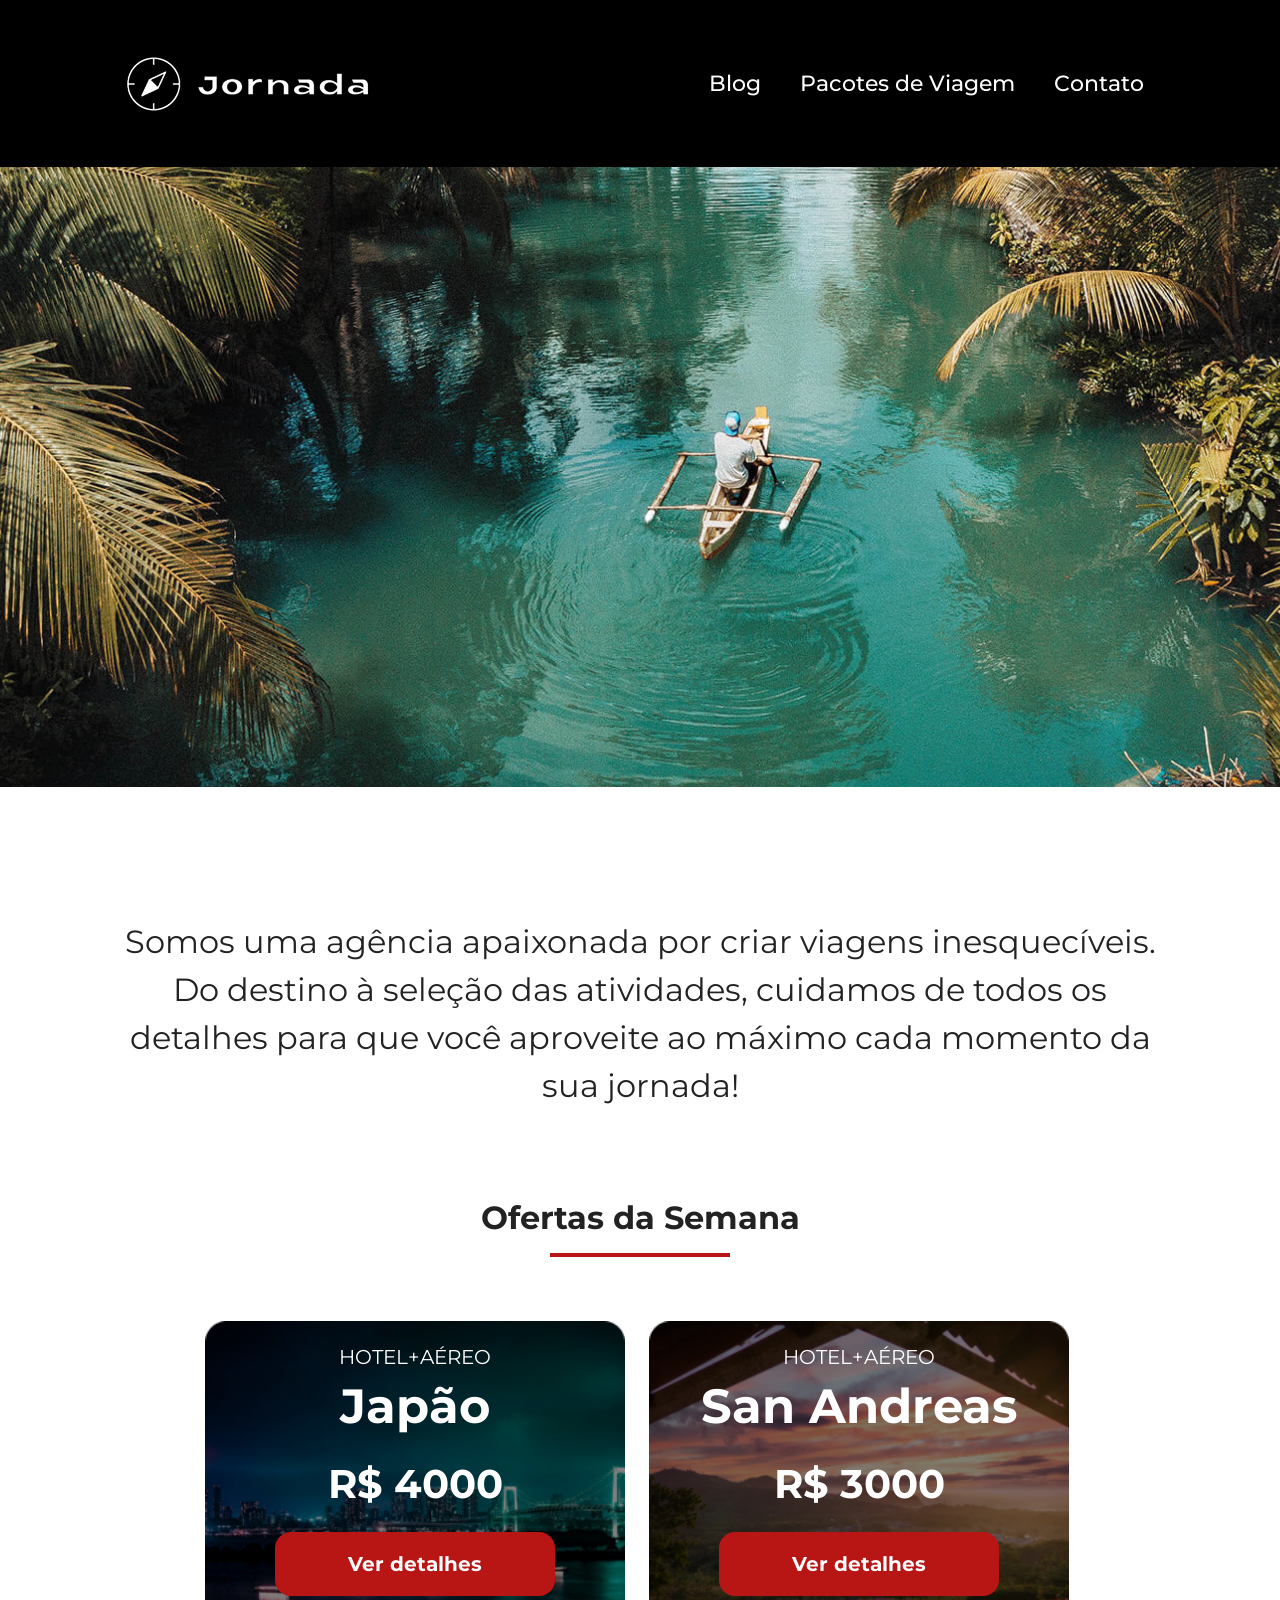
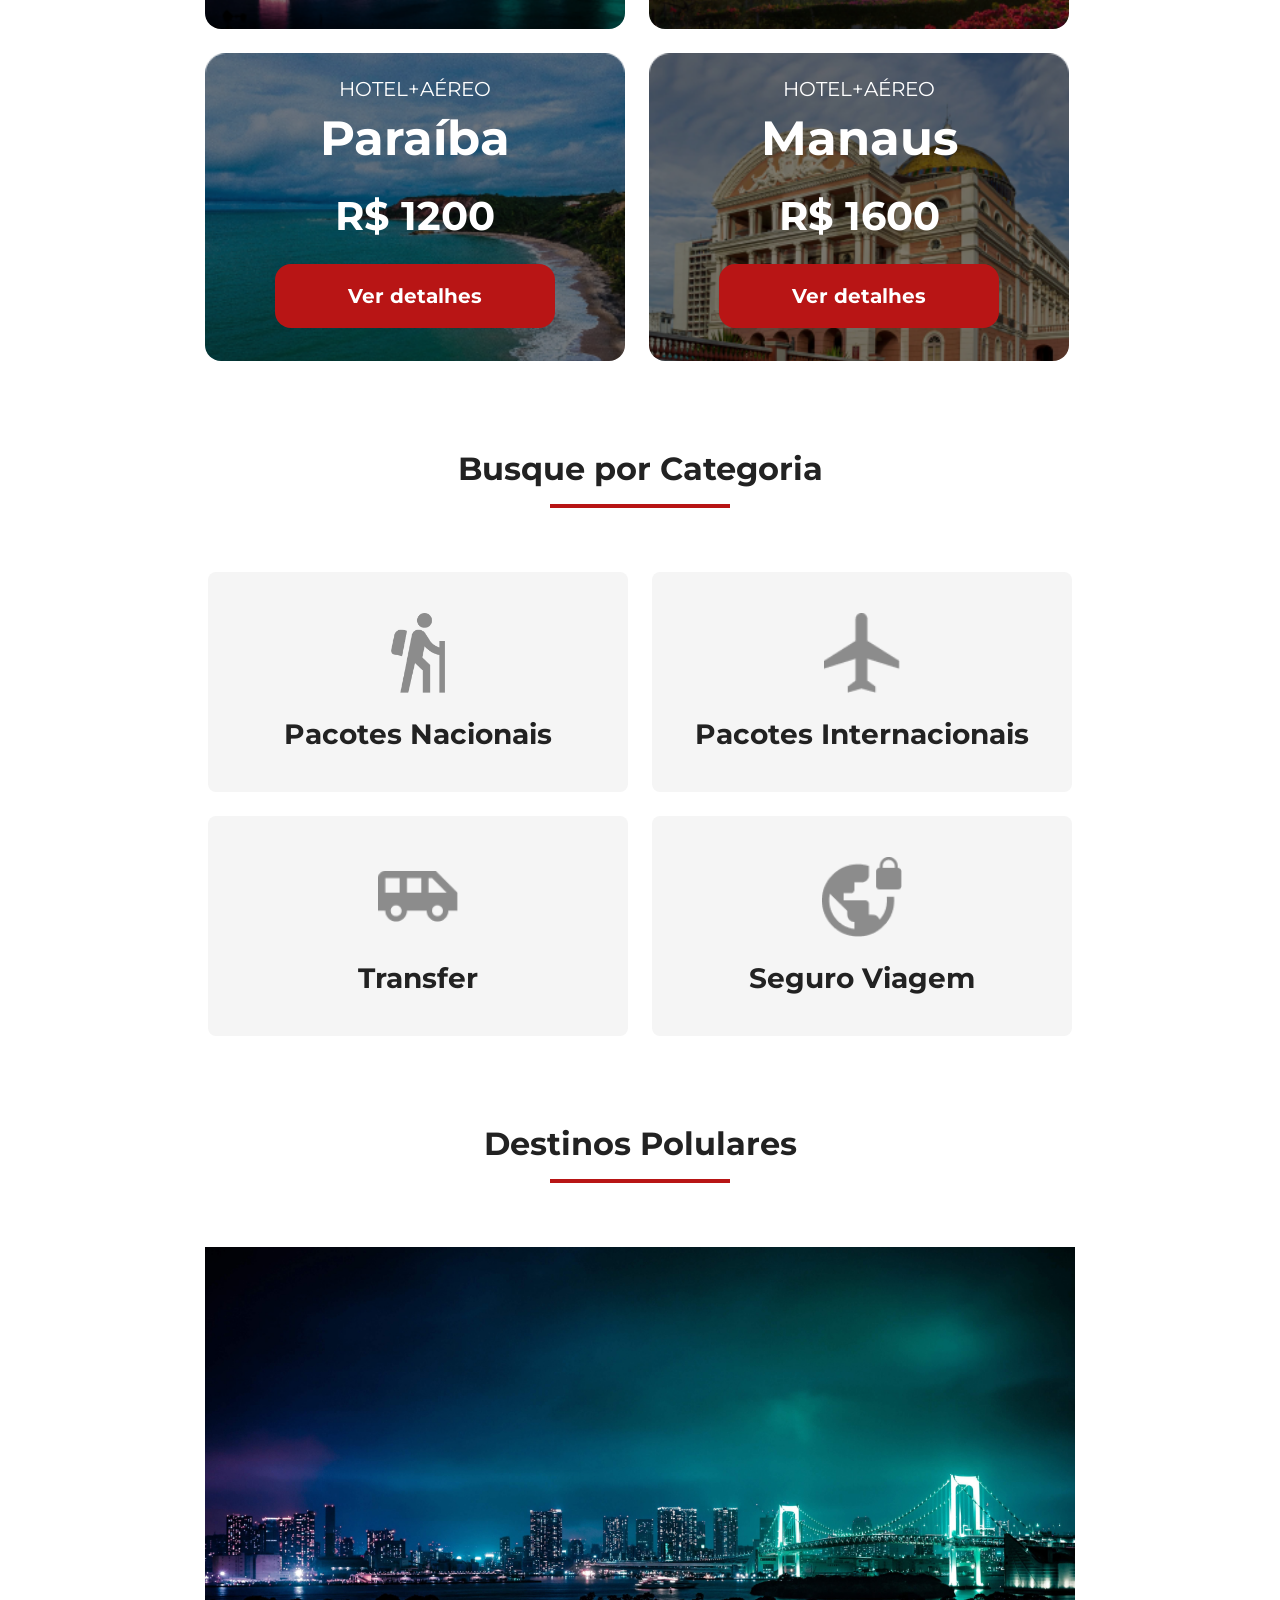
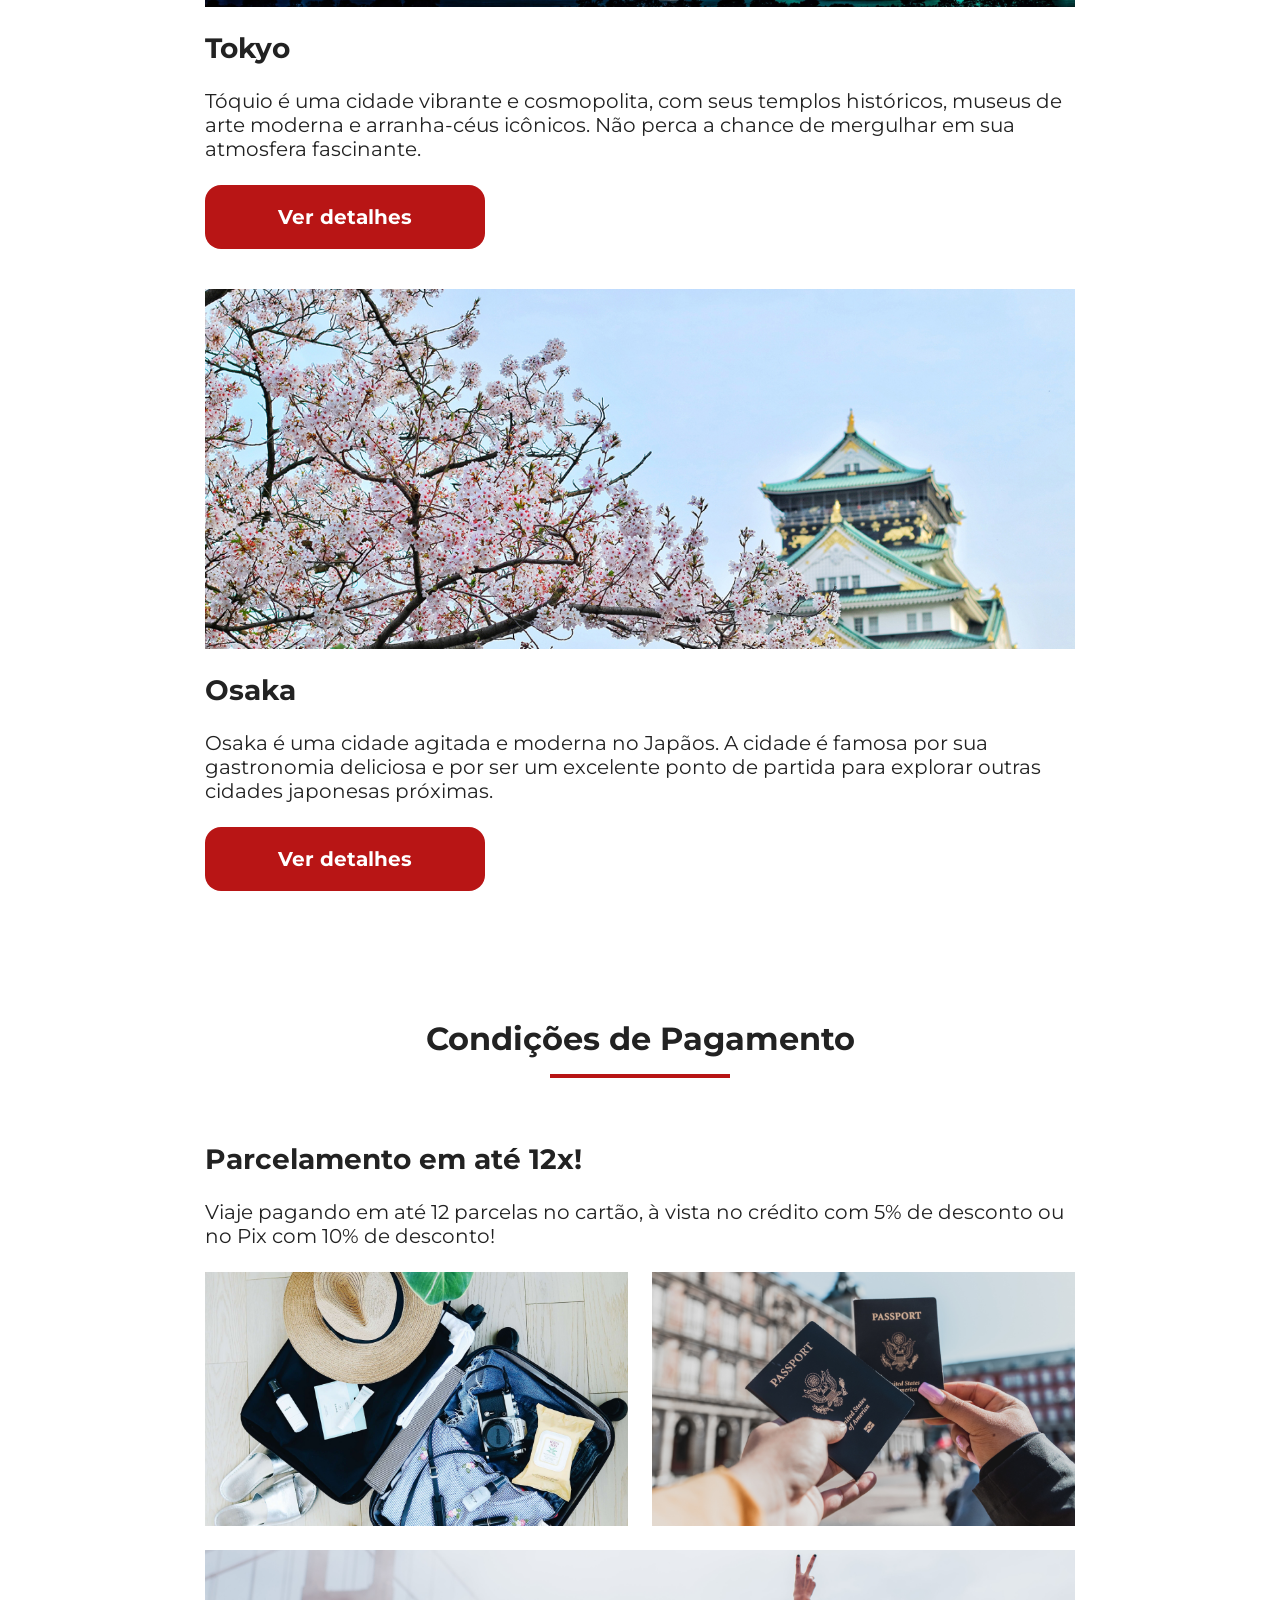
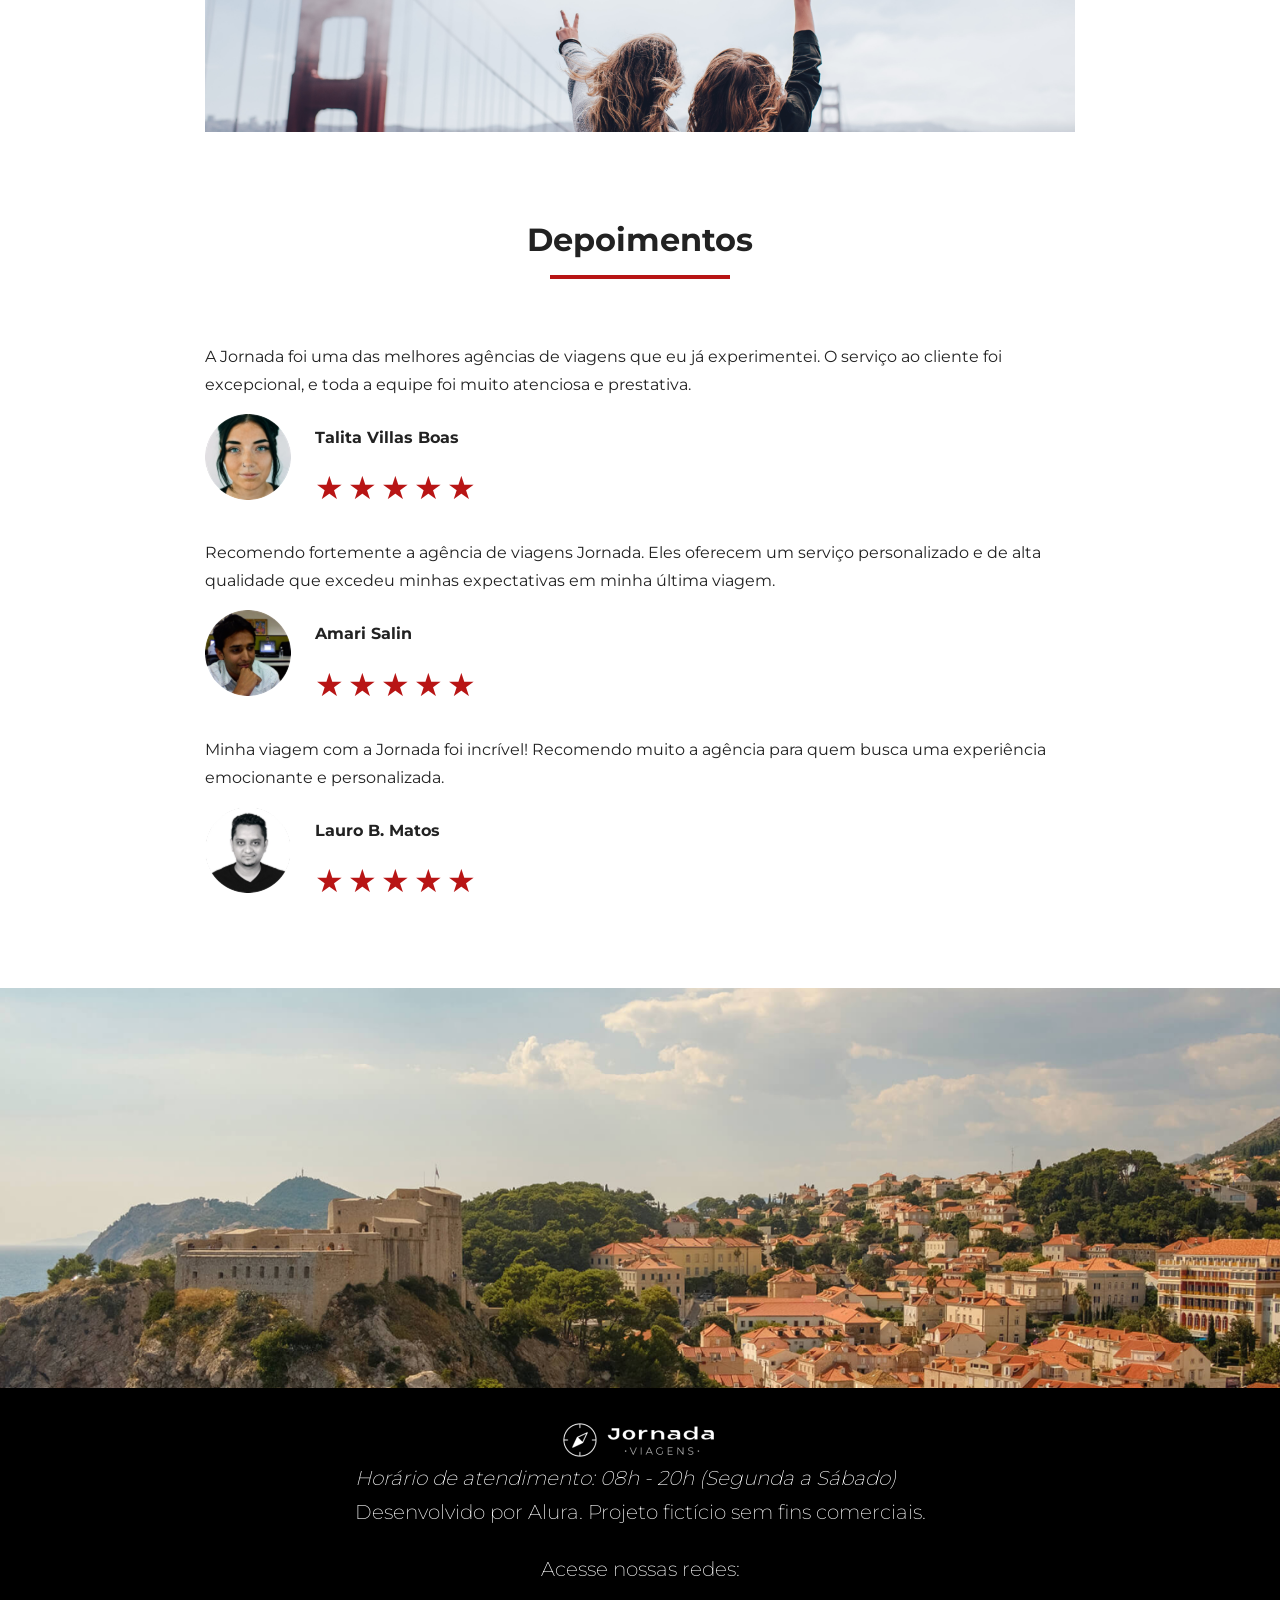
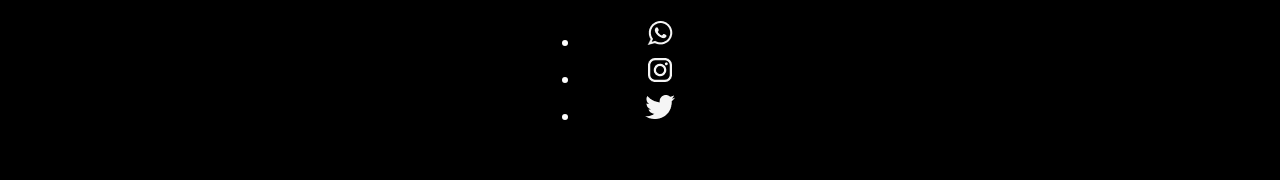
==== index.html @ 8087afd2 "Alterações de SEO e adiciona meta og" ====
<!doctype html>
<html lang="pt-br">
  <head>
    <meta charset="UTF-8" />
    <meta name="viewport" content="width=device-width, initial-scale=1.0" />
    <meta name="description" content="Jornada Viagens, uma agência apaixonada por criar viagens inesquecíveis.">

    <meta name="og:title" content="Jornada Viagens">
    <meta name="og:description" content="Jornada Viagens, uma agência apaixonada por criar viagens inesquecíveis.">
    <meta name="og:image" content="#">
    <meta name="og:type" content="website">
    <meta name="og:url" content="#">

    <link rel="stylesheet" href="css/style.css" />
    <link rel="icon" href="../favico.svg" type="xml/svg" />

    <title>Jornada Viagens</title>
  </head>
  <body>
    <header class="main-header">
      <a class="logo" href="index.html" title="Voltar para a página inicial">
        <img
          class="img-mobile"
          src="img/bussola-jornada-branca.png"
          alt="Bussola do Logo Jornada Viagens na cor branca"
        />
        <img
          class="img-desktop"
          src="img/bussola-texto-jornada-branco.png"
          alt="Logo Jornada Viagens na cor branca"
        />
      </a>
      <div class="navigation-menu">
        <label for="menu"><img src="img/menu.png" alt="" /></label>
        <input type="checkbox" id="menu" hidden />
        <nav>
          <ul class="list-links">
            <li>
              <a href="blog.html" target="_blank" title="Acessar Blog">Blog</a>
            </li>
            <li>
              <a
                href="pacotes.html"
                target="_blank"
                title="Acessar Pacotes de Viagem"
                >Pacotes de Viagem</a
              >
            </li>
            <li>
              <a href="contato.html" target="_blank" title="Acessar Contato"
                >Contato</a
              >
            </li>
          </ul>
        </nav>
      </div>
    </header>
    <main>
      <section class="hero">
        <div class="hero-img"></div>
        <h2>
          Somos uma agência apaixonada por criar viagens inesquecíveis. Do
          destino à seleção das atividades, cuidamos de todos os detalhes para
          que você aproveite ao máximo cada momento da sua jornada!
        </h2>
      </section>

      <section class="offers">
        <div class="section-title">
          <h2>Ofertas da Semana</h2>
          <hr />
        </div>
        <section class="offers-cards">
          <article class="card japao">
            <header>
              <p>HOTEL+AÉREO</p>
              <h3>Japão</h3>
              <span>R$ 4000</span>
            </header>
            <footer>
              <a
                href="#"
                target="_blank"
                title="Acessar pacote de viagem para Japão"
                class="button"
                >Ver detalhes</a
              >
            </footer>
          </article>
          <article class="card san-andreas">
            <header>
              <p>HOTEL+AÉREO</p>
              <h3>San Andreas</h3>
              <span>R$ 3000</span>
            </header>
            <footer>
              <a
                href="#"
                target="_blank"
                title="Acessar pacote de viagem para San-Andreas"
                class="button"
                >Ver detalhes</a
              >
            </footer>
          </article>
          <article class="card paraiba">
            <header>
              <p>HOTEL+AÉREO</p>
              <h3>Paraíba</h3>
              <span>R$ 1200</span>
            </header>
            <footer>
              <a
                href="#"
                target="_blank"
                title="Acessar pacote de viagem para Paraíba"
                class="button"
                >Ver detalhes</a
              >
            </footer>
          </article>
          <article class="card manaus">
            <header>
              <p>HOTEL+AÉREO</p>
              <h3>Manaus</h3>
              <span>R$ 1600</span>
            </header>
            <footer>
              <a
                href="#"
                target="_blank"
                title="Acessar pacote de viagem para Manaus"
                class="button"
                >Ver detalhes</a
              >
            </footer>
          </article>
        </section>
      </section>

      <section class="categories">
        <div class="section-title">
          <h2>Busque por Categoria</h2>
          <hr />
        </div>

        <ul class="categories-list">
          <li class="category">
            <a href="#" target="_blank" title="Acessar Pacotes Nacionais">
              <img src="img/icon-international-packages-human.png" alt="" />
              <span>Pacotes Nacionais</span>
            </a>
          </li>

          <li class="category">
            <a href="#" target="_blank" title="Acessar Pacotes Internacionais">
              <img src="img/icon-international-packages-plane.png" alt="" />
              <span>Pacotes Internacionais</span>
            </a>
          </li>

          <li class="category">
            <a href="#" target="_blank" title="Acessar Transfer">
              <img src="img/icon-transfer.png" alt="" />
              <span>Transfer</span>
            </a>
          </li>

          <li class="category">
            <a href="#" target="_blank" title="Acessar Seguro Viagem">
              <img src="img/icon-travel-insurance.png" alt="" />
              <span>Seguro Viagem</span>
            </a>
          </li>
        </ul>
      </section>

      <section class="destinations">
        <div class="section-title">
          <h2>Destinos Polulares</h2>
          <hr />
        </div>

        <div class="destination-items">
          <article class="item tokyo">
            <header>
              <div class="img-item"></div>
              <h4 class="content-title">Tokyo</h4>
            </header>
            <p class="content-text">
              Tóquio é uma cidade vibrante e cosmopolita, com seus templos
              históricos, museus de arte moderna e arranha-céus icônicos. Não
              perca a chance de mergulhar em sua atmosfera fascinante.
            </p>
            <footer>
              <a
                href="#"
                target="_blank"
                title="Ver detalhes sobre Japão"
                class="button"
                >Ver detalhes</a
              >
            </footer>
          </article>

          <article class="item osaka">
            <header>
              <div class="img-item"></div>
              <h4 class="content-title">Osaka</h4>
            </header>
            <p class="content-text">
              Osaka é uma cidade agitada e moderna no Japãos. A cidade é famosa
              por sua gastronomia deliciosa e por ser um excelente ponto de
              partida para explorar outras cidades japonesas próximas.
            </p>
            <footer>
              <a
                href="#"
                target="_blank"
                title="Ver detalhes sobre Osaka"
                class="button"
                >Ver detalhes</a
              >
            </footer>
          </article>
        </div>
      </section>

      <section class="payment-terms">
        <div class="section-title">
          <h2>Condições de Pagamento</h2>
          <hr />
        </div>

        <div class="payment-content">
          <div class="text-content">
            <h3 class="content-title">Parcelamento em até 12x!</h3>
            <p class="content-text">
              Viaje pagando em até 12 parcelas no cartão, à vista no crédito com
              5% de desconto ou no Pix com 10% de desconto!
            </p>
          </div>

          <div class="image-content">
            <div class="image first"></div>
            <div class="image second"></div>
            <div class="image third"></div>
          </div>
        </div>
      </section>

      <section class="testimonials">
        <div class="section-title">
          <h2>Depoimentos</h2>
          <hr />
        </div>

        <div class="testimonial-container">
          <article class="">
            <header>
              <p>
                A Jornada foi uma das melhores agências de viagens que eu já
                experimentei. O serviço ao cliente foi excepcional, e toda a
                equipe foi muito atenciosa e prestativa.
              </p>
            </header>
            <footer>
              <img
                src="./img/profile-primary.png"
                alt="Imagem de perfil de cliente Talita Villas Boas"
              />
              <div class="profile-content">
                <h4>Talita Villas Boas</h4>
                <div class="rating">
                  <span class="star">★</span>
                  <span class="star">★</span>
                  <span class="star">★</span>
                  <span class="star">★</span>
                  <span class="star">★</span>
                </div>
              </div>
            </footer>
          </article>

          <article class="">
            <header>
              <p>
                Recomendo fortemente a agência de viagens Jornada. Eles oferecem
                um serviço personalizado e de alta qualidade que excedeu minhas
                expectativas em minha última viagem.
              </p>
            </header>
            <footer>
              <img
                src="./img/profile-secondary.png"
                alt="Imagem de perfil de cliente Amari Salin"
              />
              <div class="profile-content">
                <h4>Amari Salin</h4>
                <div class="rating">
                  <span class="star">★</span>
                  <span class="star">★</span>
                  <span class="star">★</span>
                  <span class="star">★</span>
                  <span class="star">★</span>
                </div>
              </div>
            </footer>
          </article>

          <article class="">
            <header>
              <p>
                Minha viagem com a Jornada foi incrível! Recomendo muito a
                agência para quem busca uma experiência emocionante e
                personalizada.
              </p>
            </header>
            <footer>
              <img
                src="./img/profile-third.png"
                alt="Imagem de cliente Lauro B. Matos"
              />
              <div class="profile-content">
                <h4>Lauro B. Matos</h4>
                <div class="rating">
                  <span class="star">★</span>
                  <span class="star">★</span>
                  <span class="star">★</span>
                  <span class="star">★</span>
                  <span class="star">★</span>
                </div>
              </div>
            </footer>
          </article>
        </div>
      </section>

      <section class="hero footer">
        <div class="hero-img"></div>
      </section>

      <footer>
        <div class="container-footer">
          <div class="logo-footer">
            <img
              src="./img/logo-jornada-footer.png"
              alt="Logo da Jornada Viagens"
            />
          </div>

          <div class="info-jornada">
            <address>
              Horário de atendimento: 08h - 20h (Segunda a Sábado)
            </address>
            <p>Desenvolvido por Alura. Projeto fictício sem fins comerciais.</p>
          </div>

          <div class="redes-jornada">
            <p>Acesse nossas redes:</p>

            <ul>
              <li>
                <a href="#">
                  <img
                    src="./img/whatsapp.png"
                    alt="Link para acessar o WhatsApp"
                  />
                </a>
              </li>

              <li>
                <a href="#">
                  <img
                    src="./img/instagram.png"
                    alt="Link para acessar Instagram"
                  />
                </a>
              </li>

              <li>
                <a href="#">
                  <img
                    src="./img/twitter.png"
                    alt="Link para acessar Twitter"
                  />
                </a>
              </li>
            </ul>
          </div>
        </div>
      </footer>
    </main>
  </body>
</html>
---- css/style.css ----
@import url(global.css);
@import url(header.css);
@import url(hero.css);
@import url(offers.css); 
@import url(categories.css);
@import url(destinations.css);
@import url(payment.css);
@import url(testimonials.css);
@import url(hero-footer.css);
@import url(footer.css)
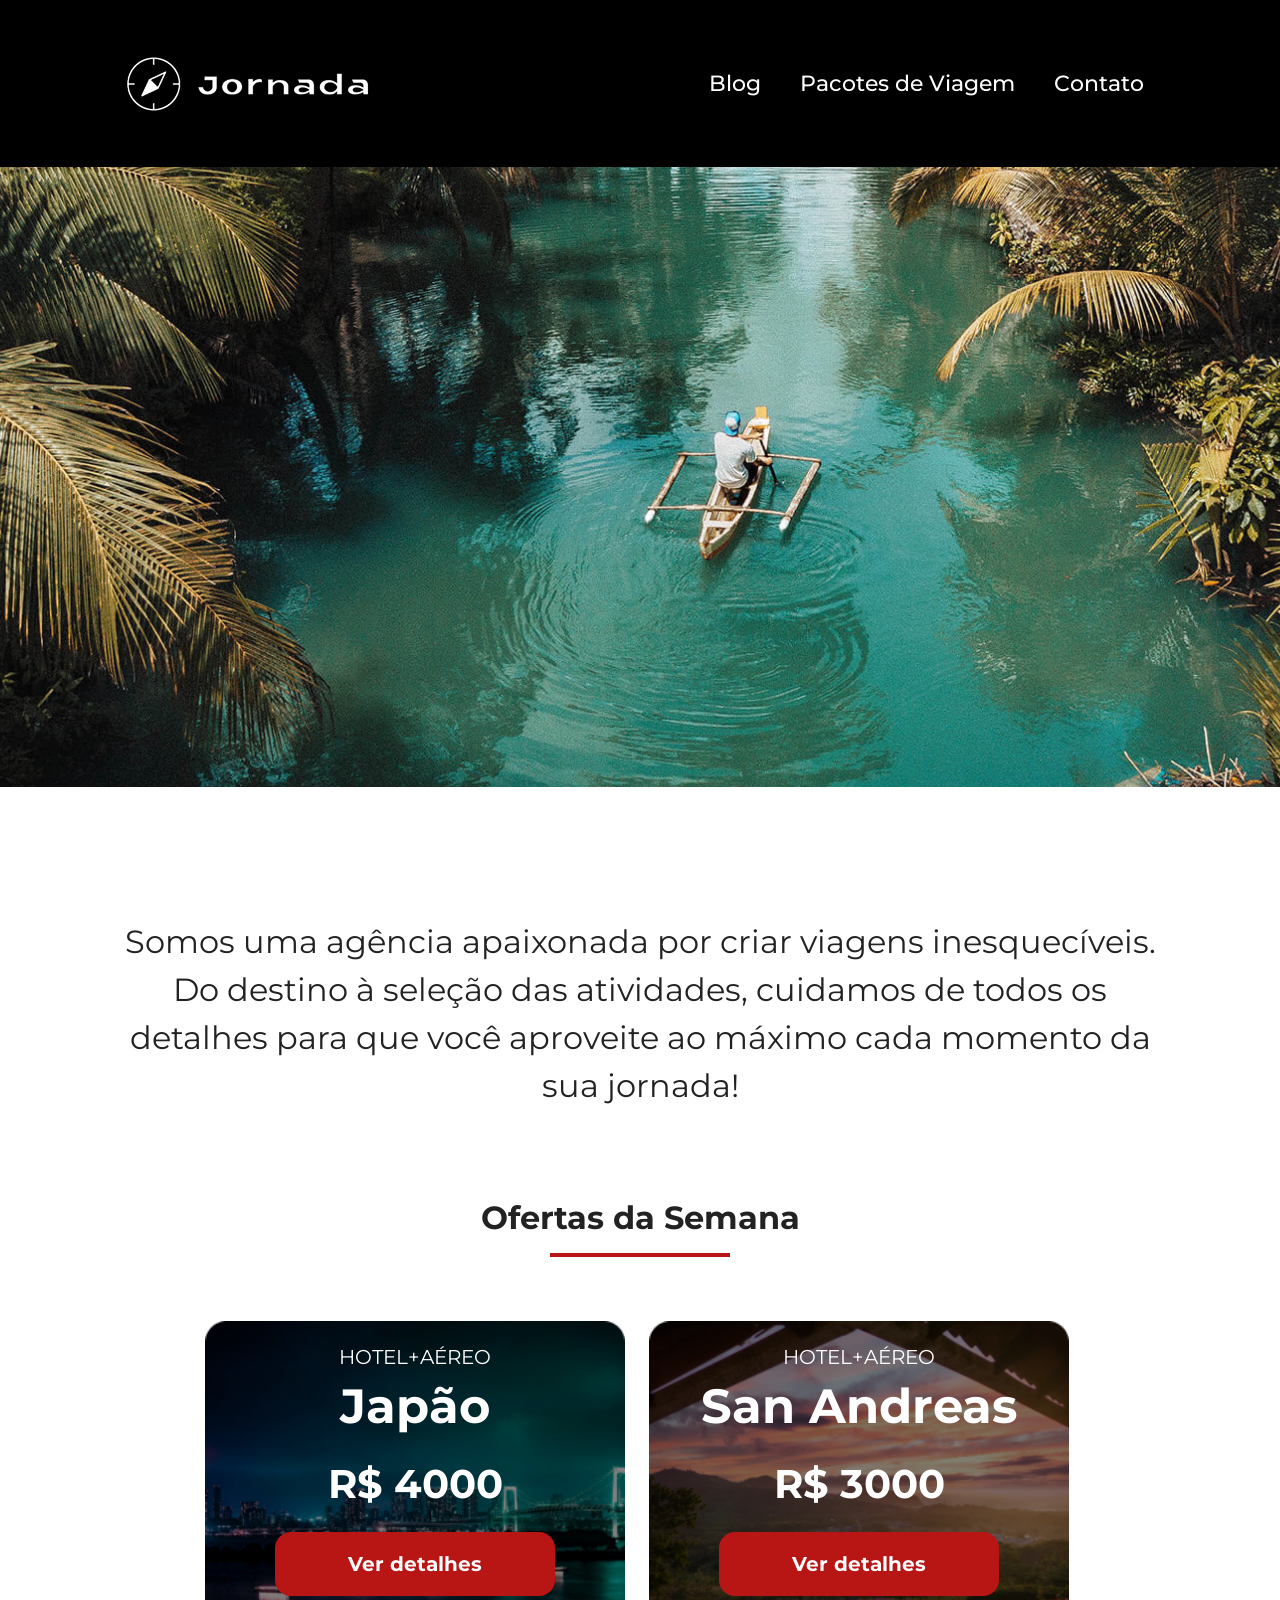
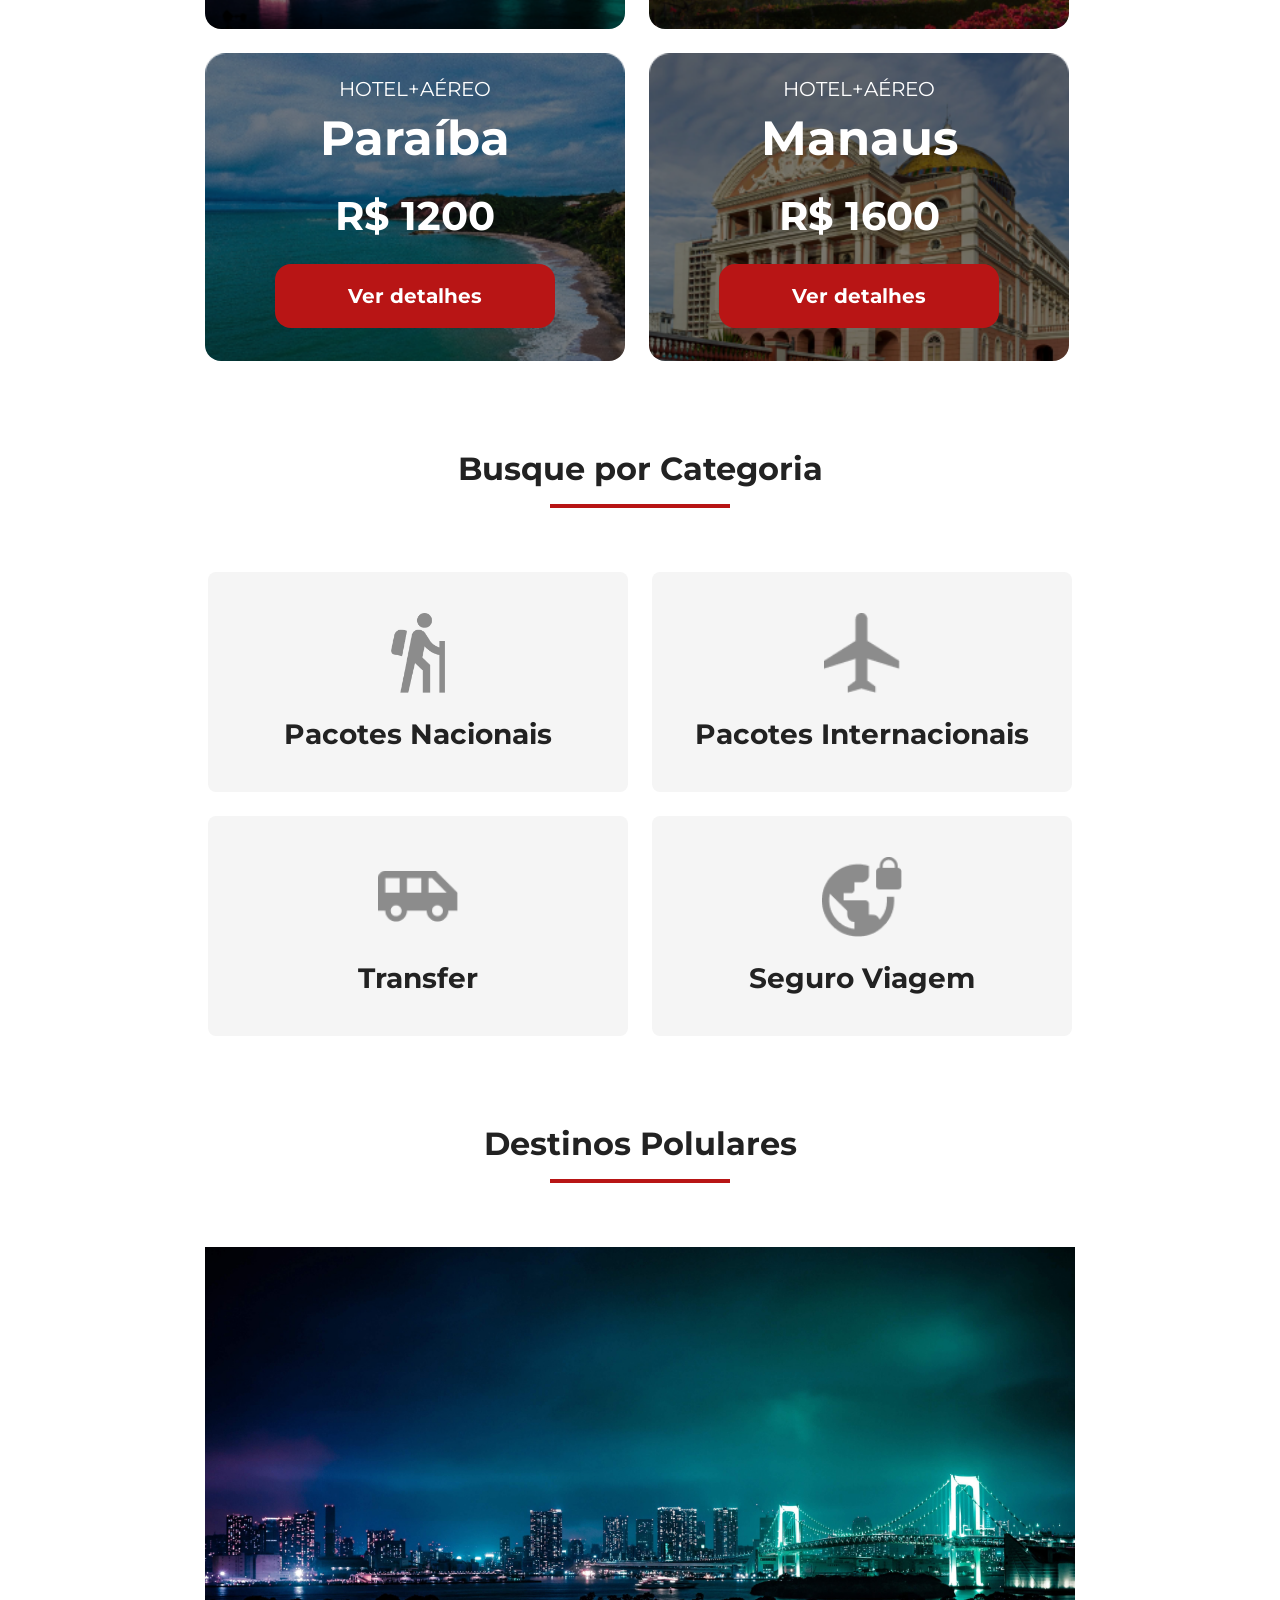
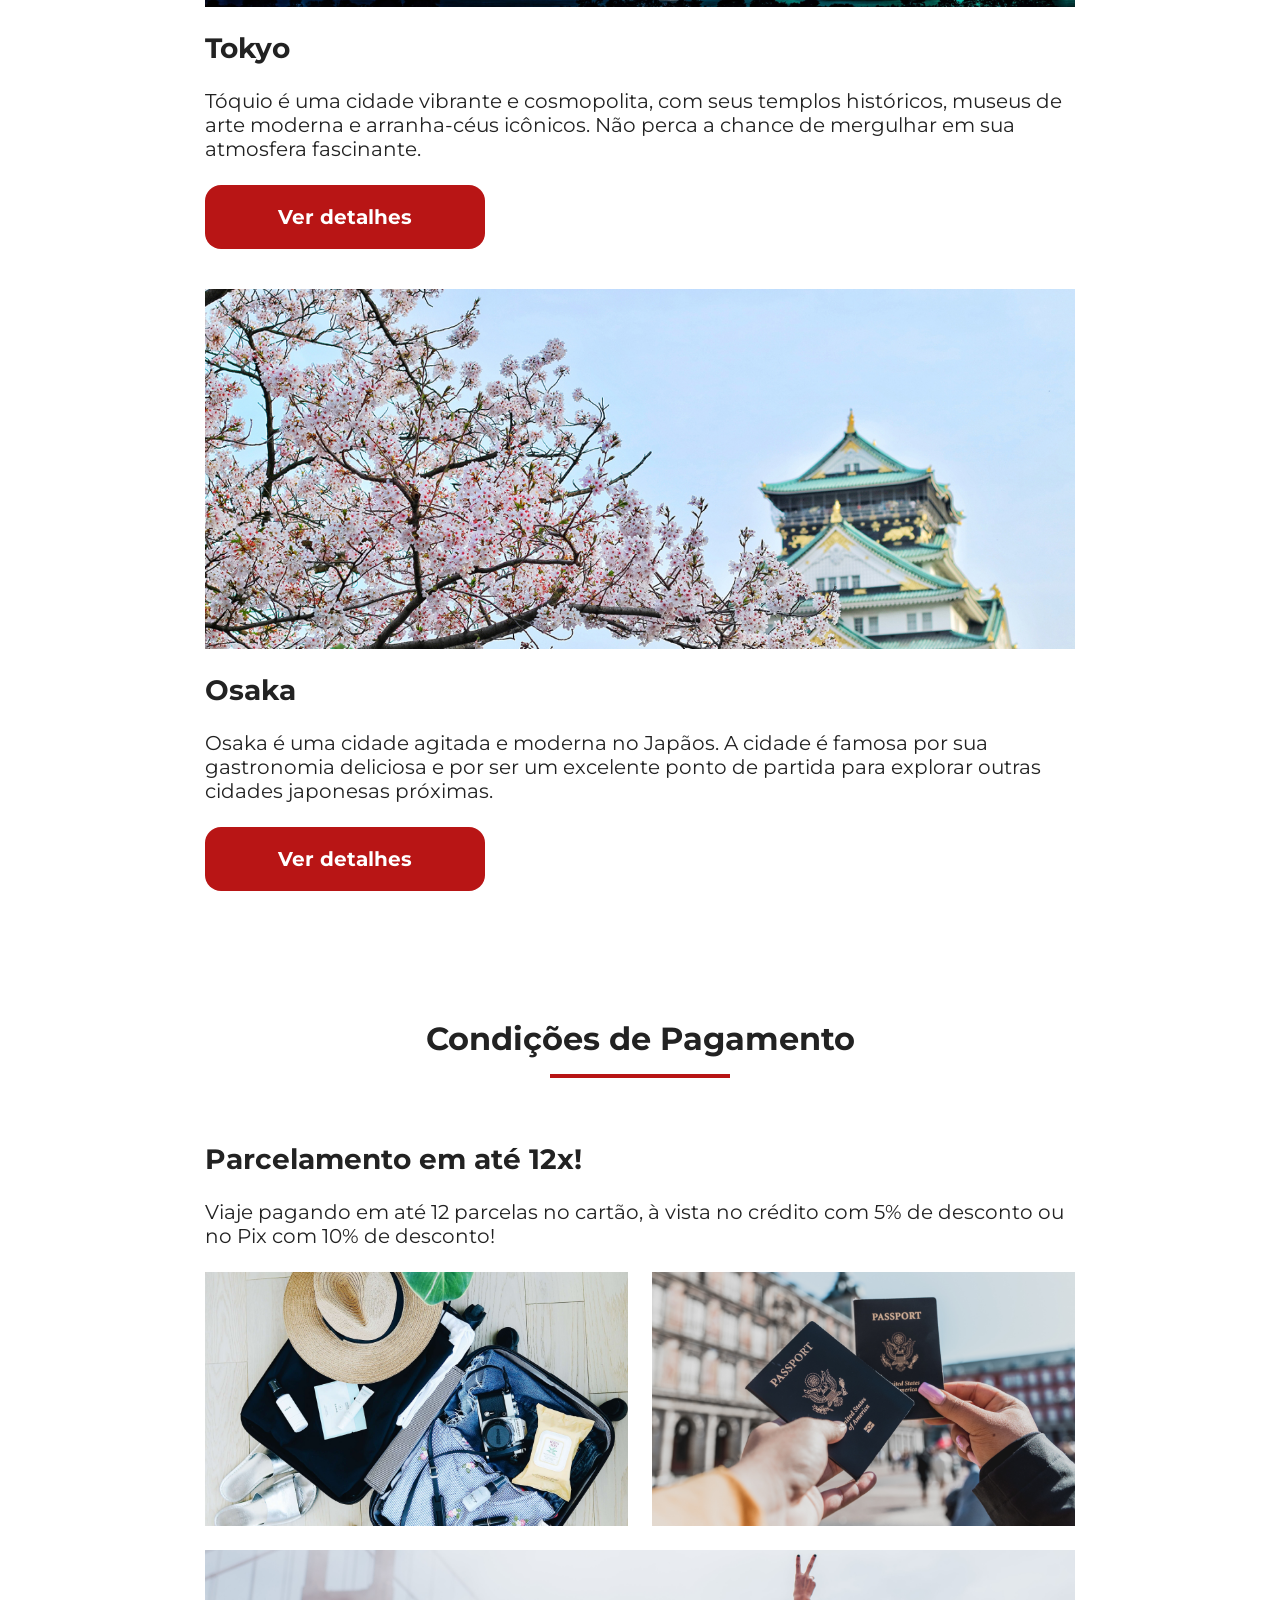
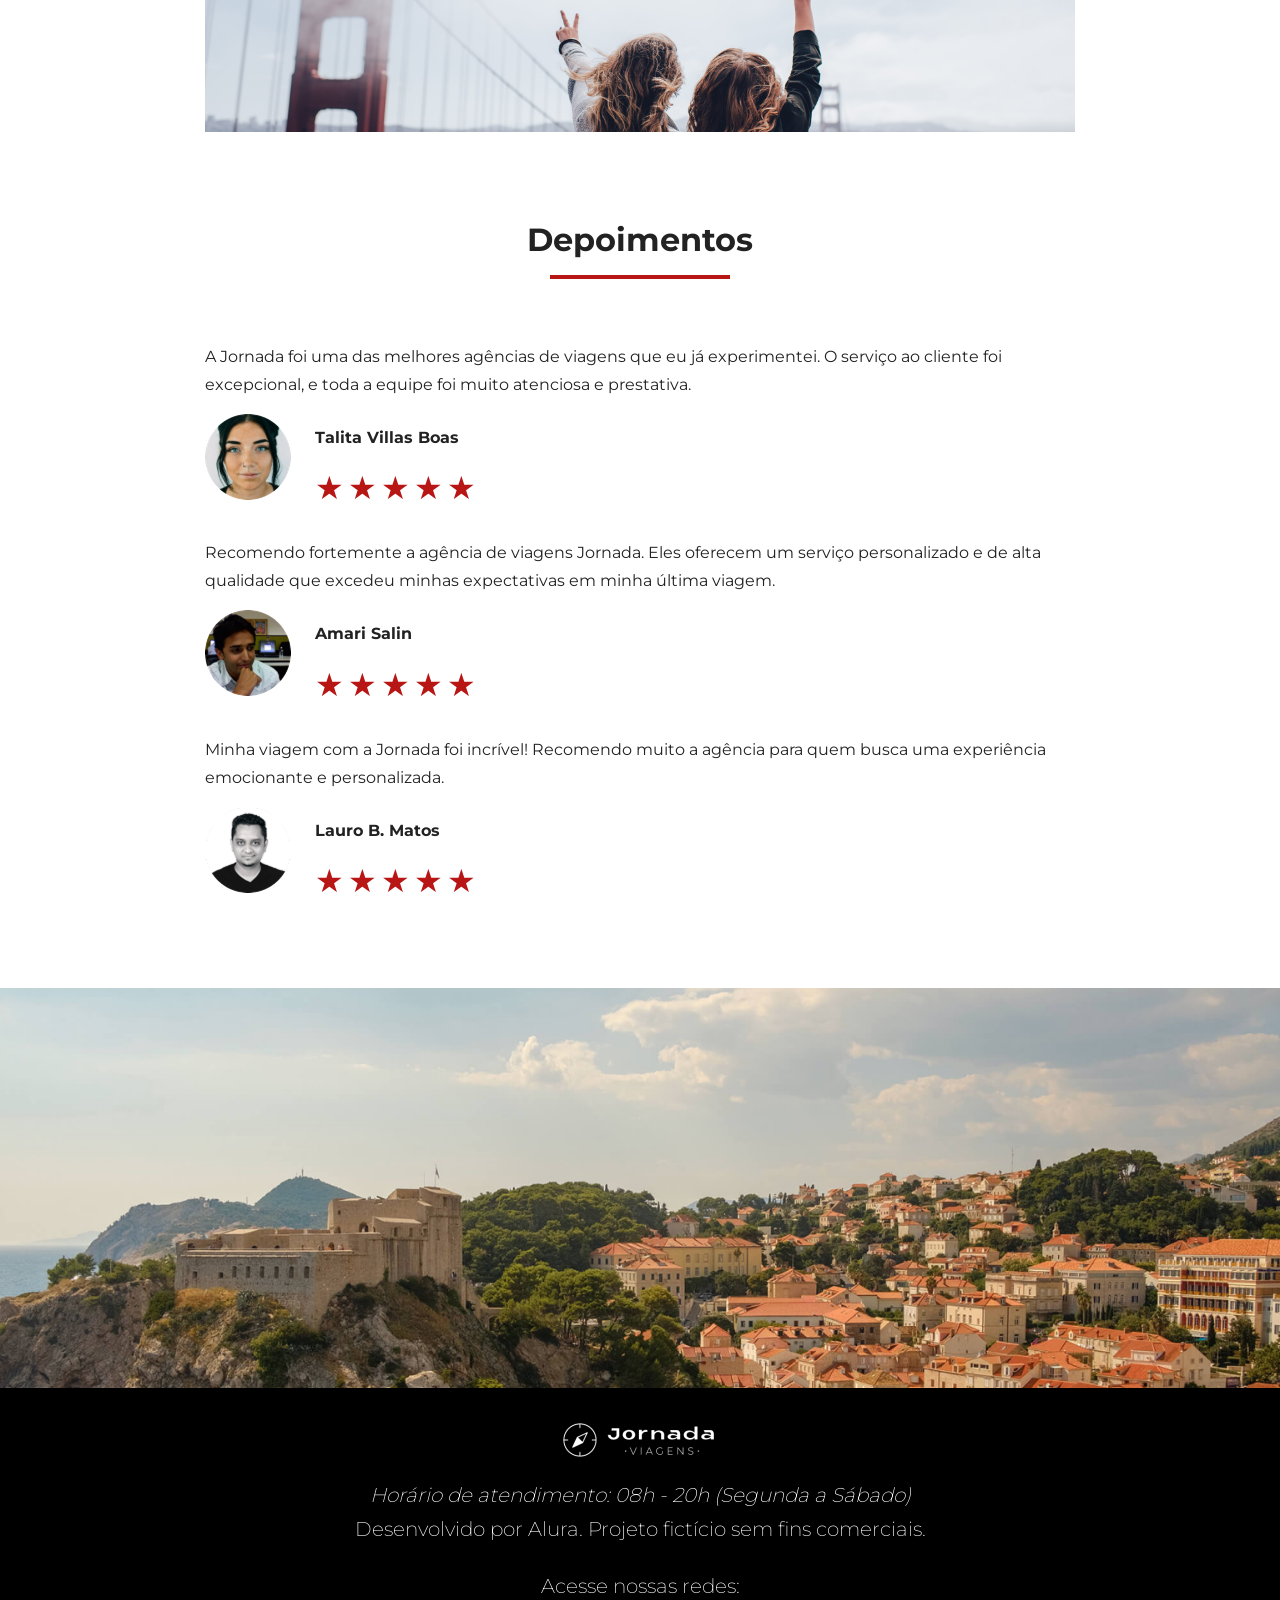
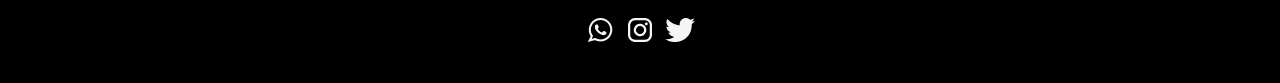
==== commit 6e82b2d4: "Resolve bugs do footer" ====
--- a/index.html
+++ b/index.html
@@ -3,13 +3,19 @@
   <head>
     <meta charset="UTF-8" />
     <meta name="viewport" content="width=device-width, initial-scale=1.0" />
-    <meta name="description" content="Jornada Viagens, uma agência apaixonada por criar viagens inesquecíveis.">
-
-    <meta name="og:title" content="Jornada Viagens">
-    <meta name="og:description" content="Jornada Viagens, uma agência apaixonada por criar viagens inesquecíveis.">
-    <meta name="og:image" content="#">
-    <meta name="og:type" content="website">
-    <meta name="og:url" content="#">
+    <meta
+      name="description"
+      content="Jornada Viagens, uma agência apaixonada por criar viagens inesquecíveis."
+    />
+
+    <meta name="og:title" content="Jornada Viagens" />
+    <meta
+      name="og:description"
+      content="Jornada Viagens, uma agência apaixonada por criar viagens inesquecíveis."
+    />
+    <meta name="og:image" content="#" />
+    <meta name="og:type" content="website" />
+    <meta name="og:url" content="#" />
 
     <link rel="stylesheet" href="css/style.css" />
     <link rel="icon" href="../favico.svg" type="xml/svg" />
@@ -40,7 +46,7 @@
             </li>
             <li>
               <a
-                href="pacotes.html"
+                href="./pages/pacotes.html"
                 target="_blank"
                 title="Acessar Pacotes de Viagem"
                 >Pacotes de Viagem</a
@@ -342,14 +348,13 @@
 
       <footer>
         <div class="container-footer">
-          <div class="logo-footer">
-            <img
-              src="./img/logo-jornada-footer.png"
-              alt="Logo da Jornada Viagens"
-            />
-          </div>
-
           <div class="info-jornada">
+            <div class="logo-footer">
+              <img
+                src="./img/logo-jornada-footer.png"
+                alt="Logo da Jornada Viagens"
+              />
+            </div>
             <address>
               Horário de atendimento: 08h - 20h (Segunda a Sábado)
             </address>
@@ -359,7 +364,7 @@
           <div class="redes-jornada">
             <p>Acesse nossas redes:</p>
 
-            <ul>
+            <ul class="list-networks">
               <li>
                 <a href="#">
                   <img
--- a/css/style.css
+++ b/css/style.css
@@ -7,4 +7,5 @@
 @import url(payment.css);
 @import url(testimonials.css);
 @import url(hero-footer.css);
-@import url(footer.css)+@import url(footer.css);
+@import url(pacotes.css);
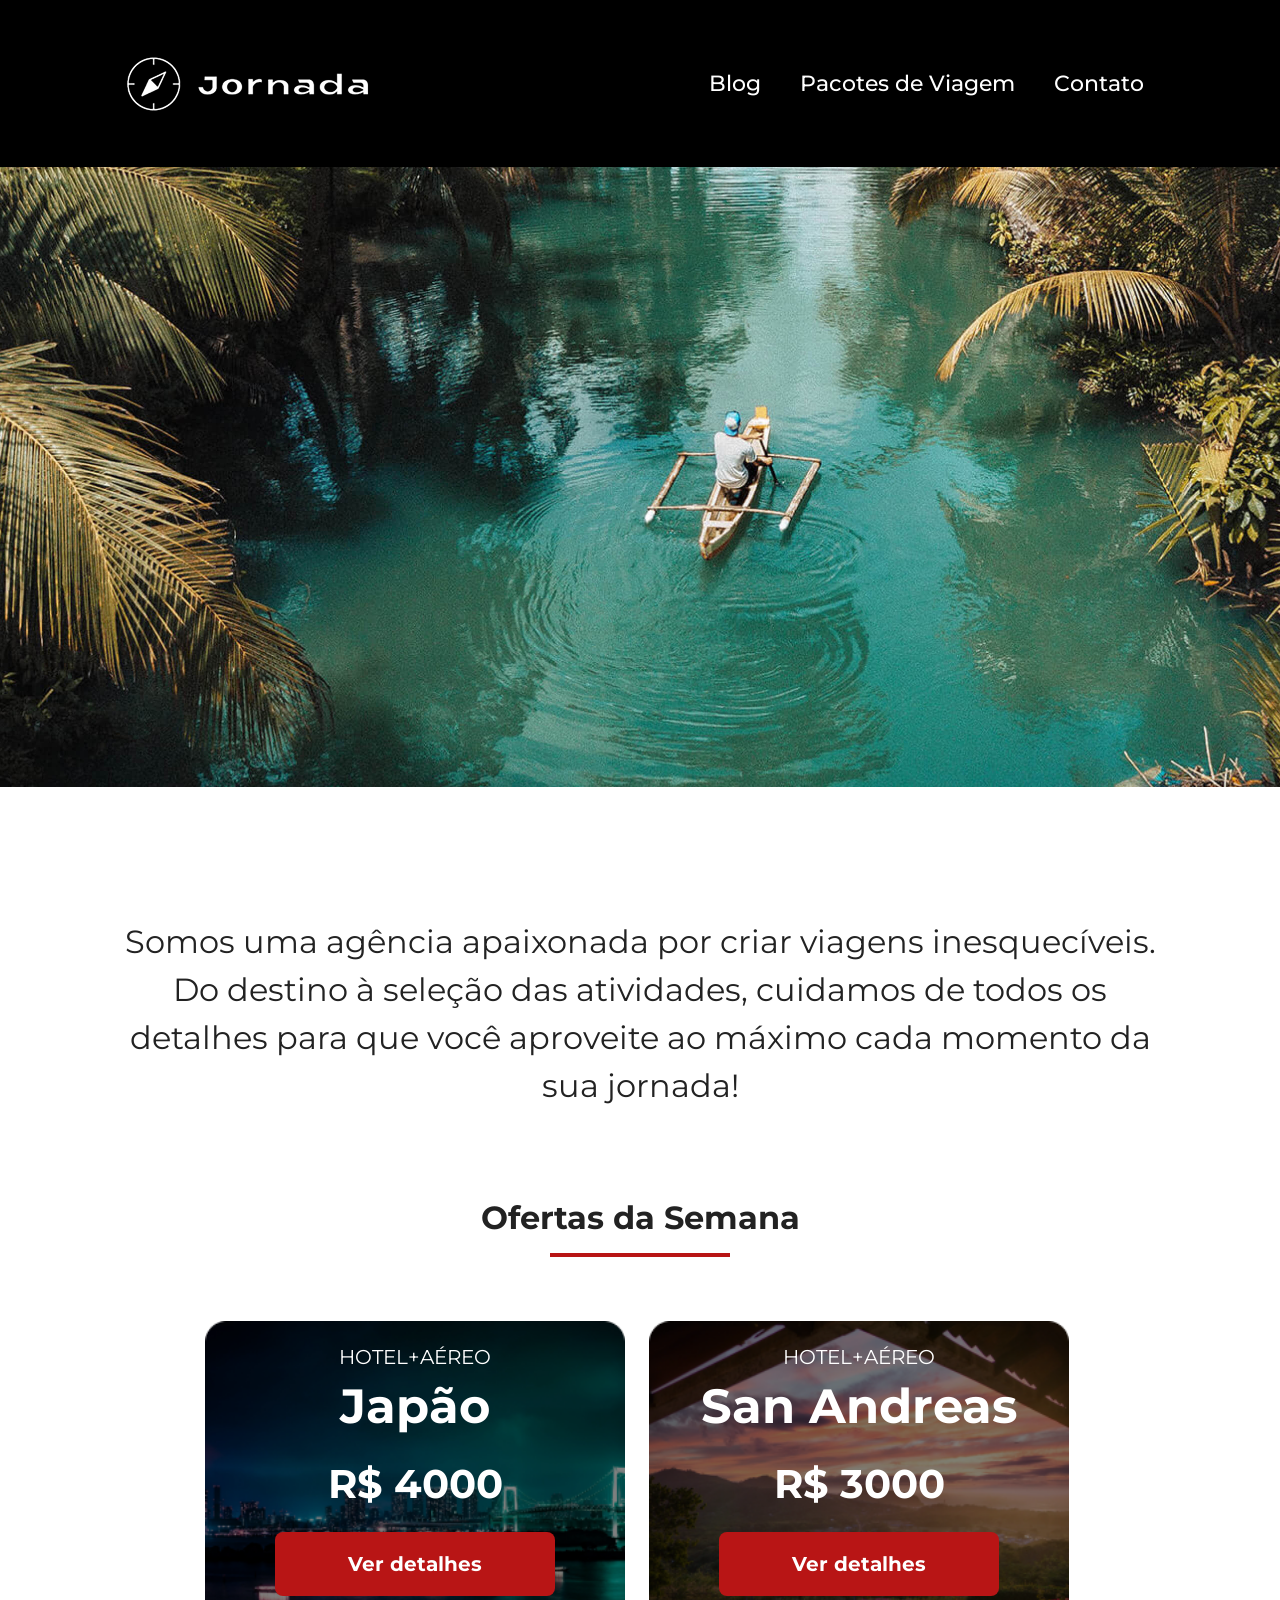
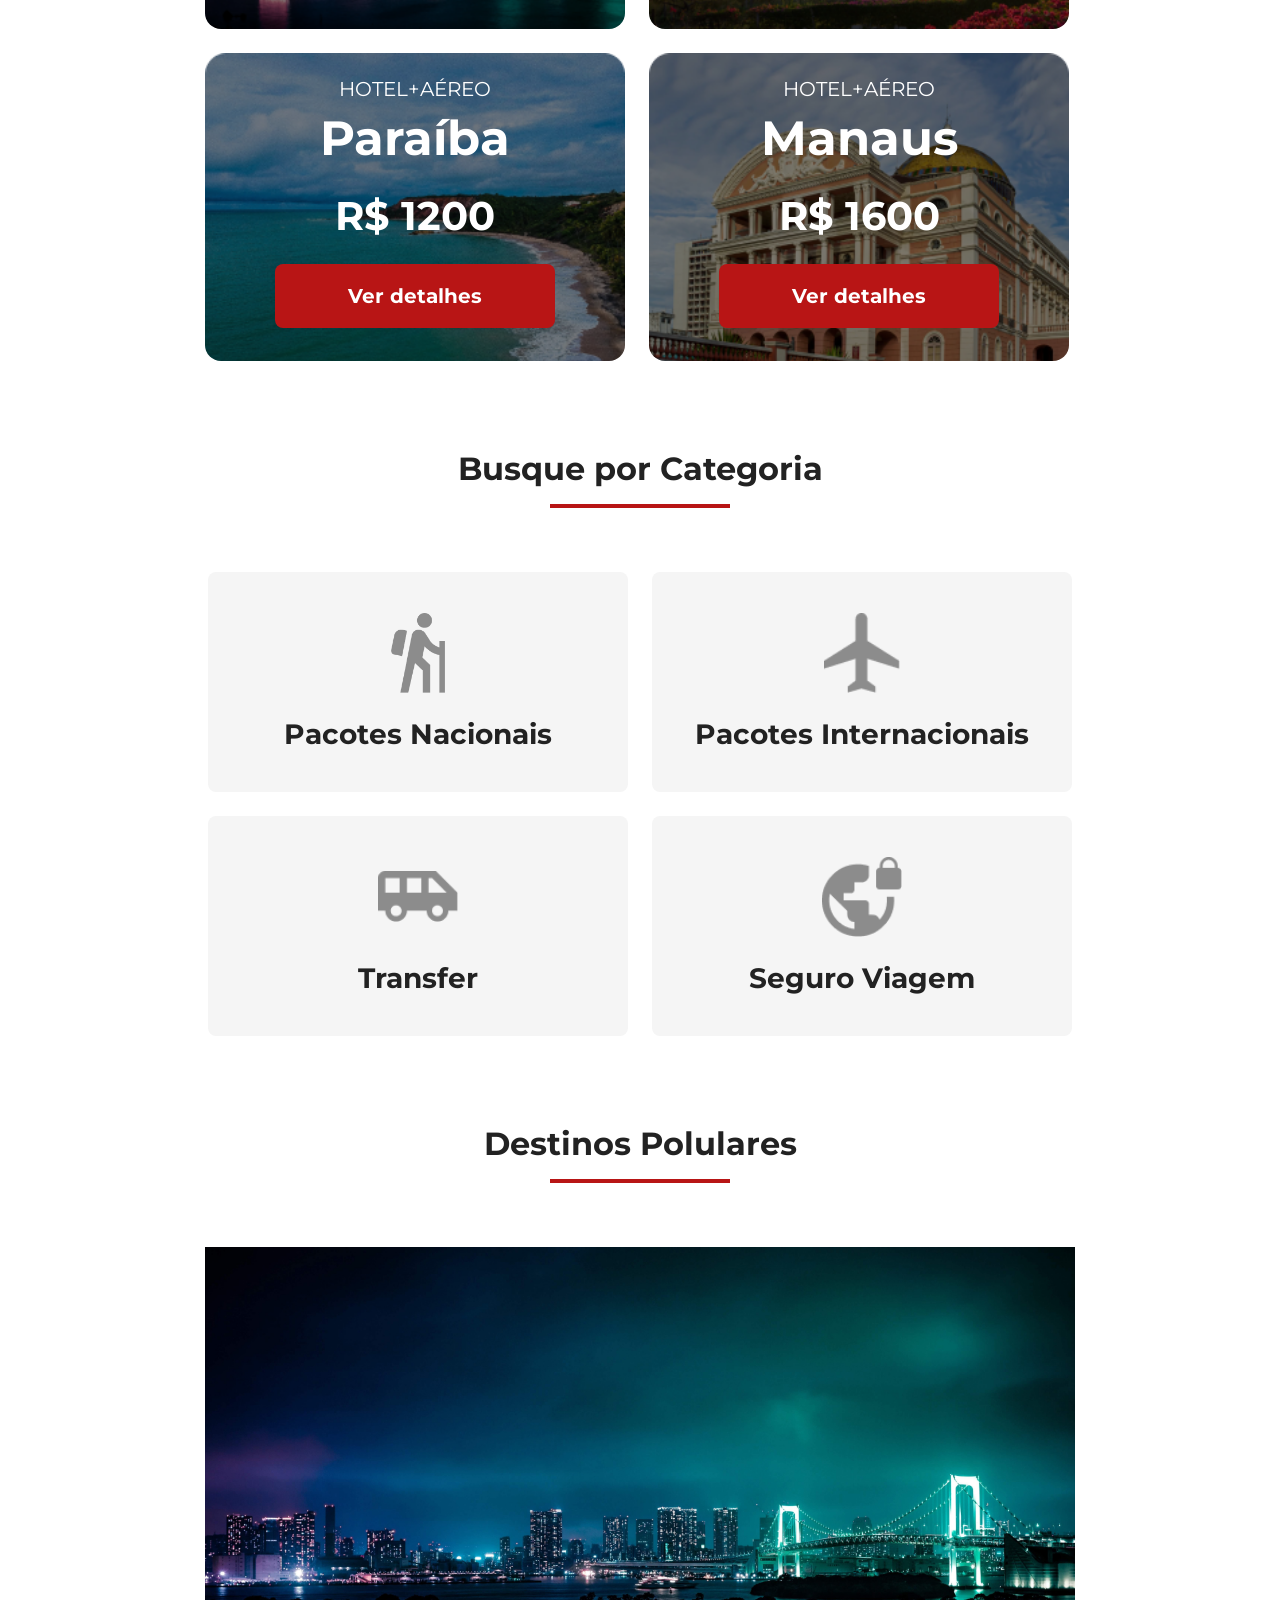
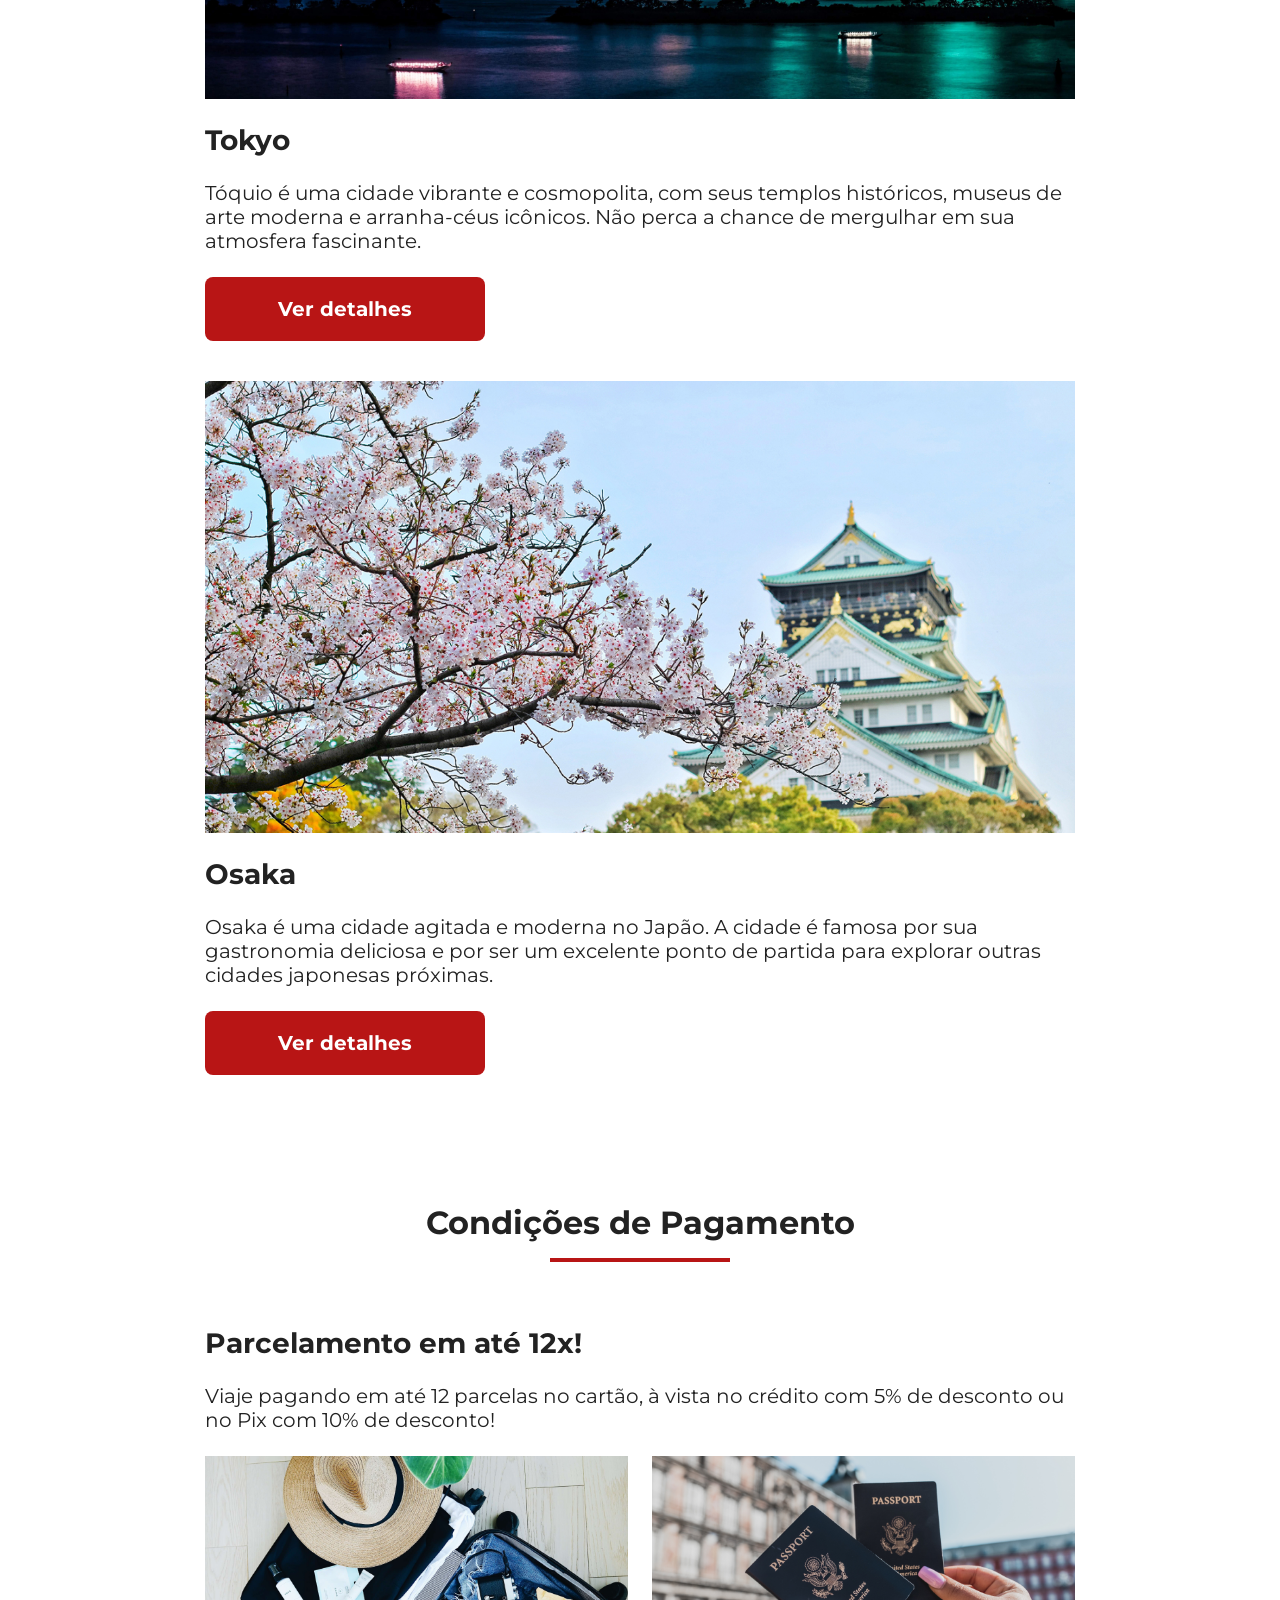
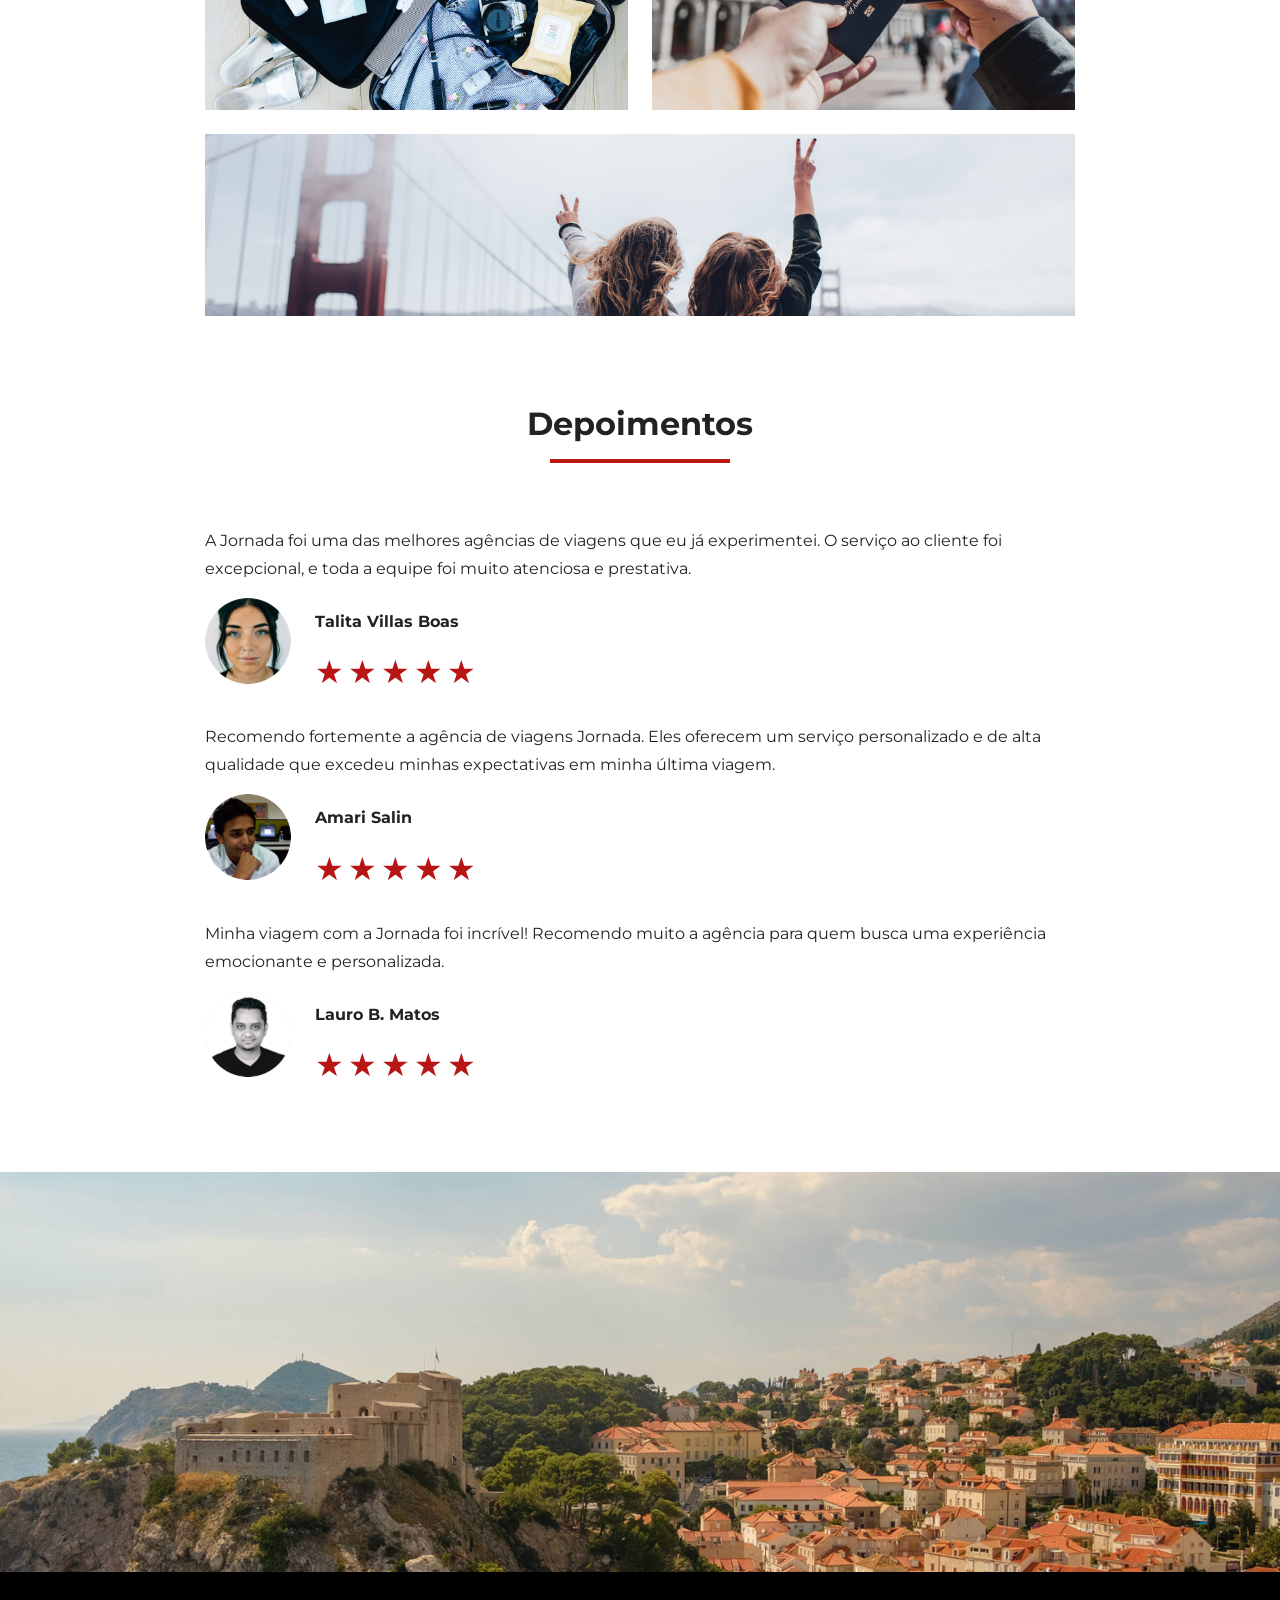
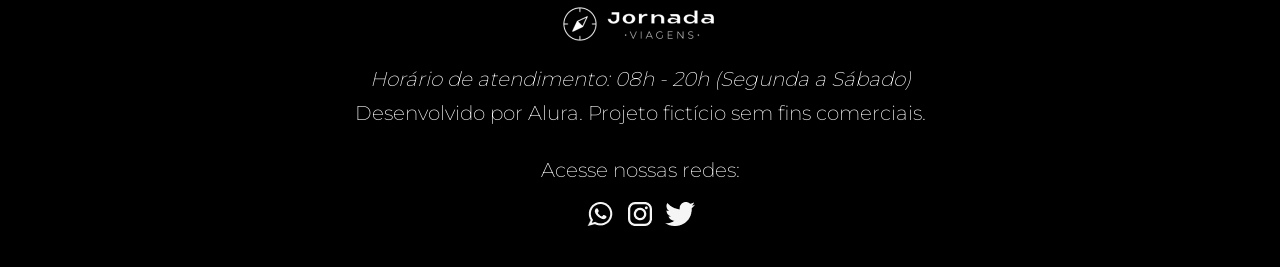
==== commit 2687e2e3: "Secao de destinos de excursao" ====
--- a/index.html
+++ b/index.html
@@ -215,7 +215,7 @@
               <h4 class="content-title">Osaka</h4>
             </header>
             <p class="content-text">
-              Osaka é uma cidade agitada e moderna no Japãos. A cidade é famosa
+              Osaka é uma cidade agitada e moderna no Japão. A cidade é famosa
               por sua gastronomia deliciosa e por ser um excelente ponto de
               partida para explorar outras cidades japonesas próximas.
             </p>
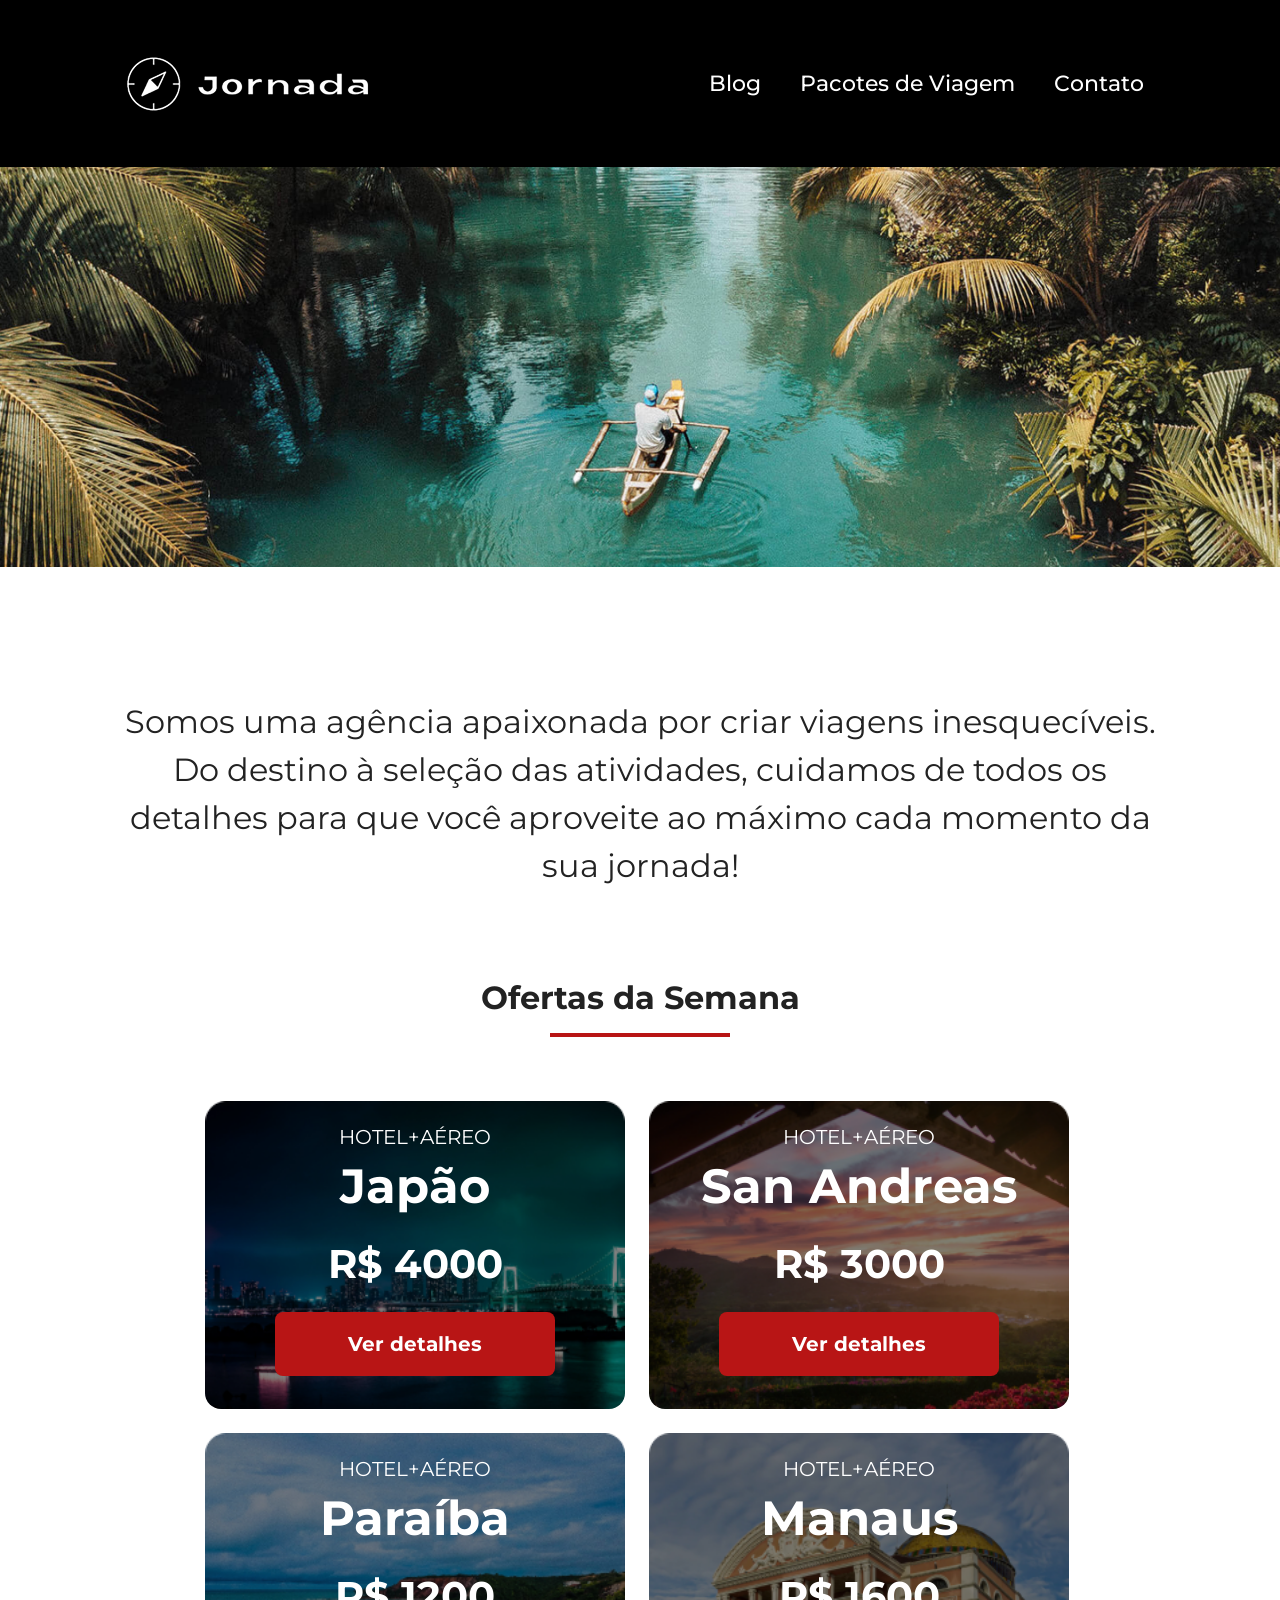
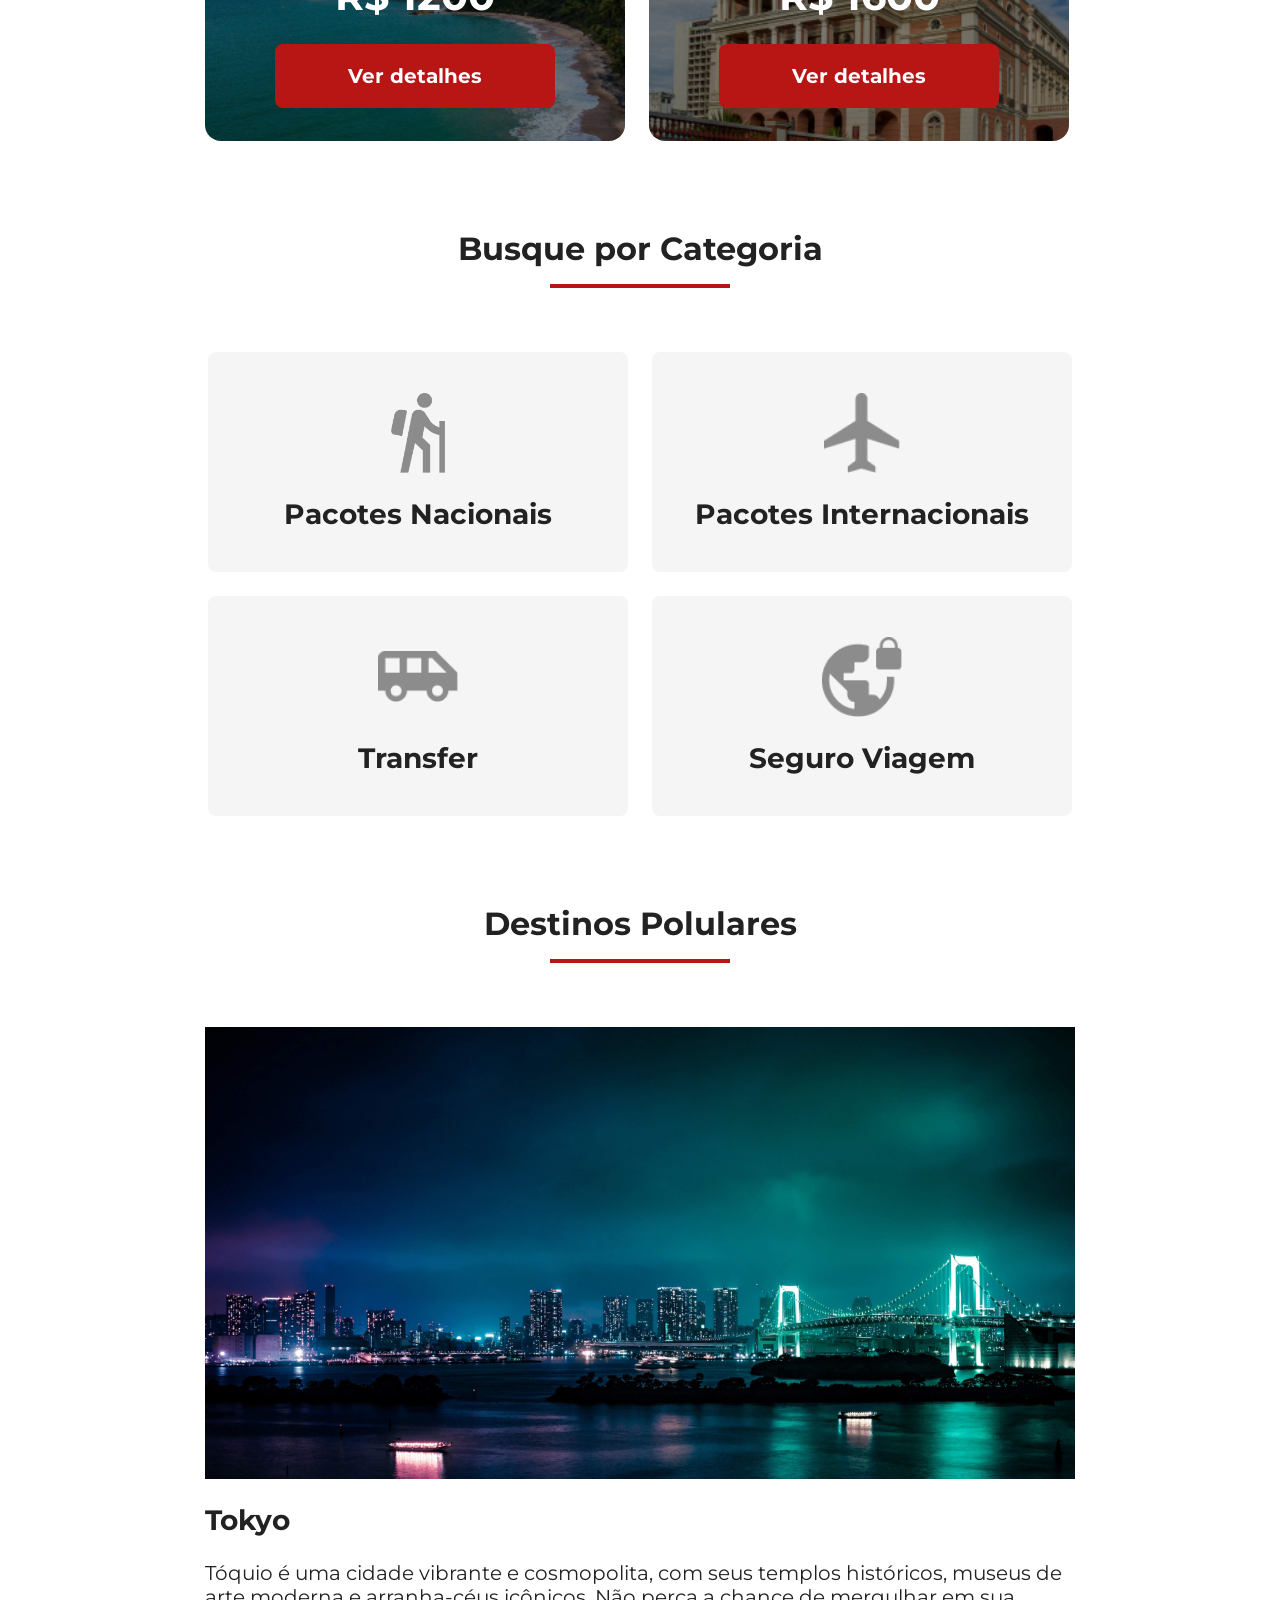
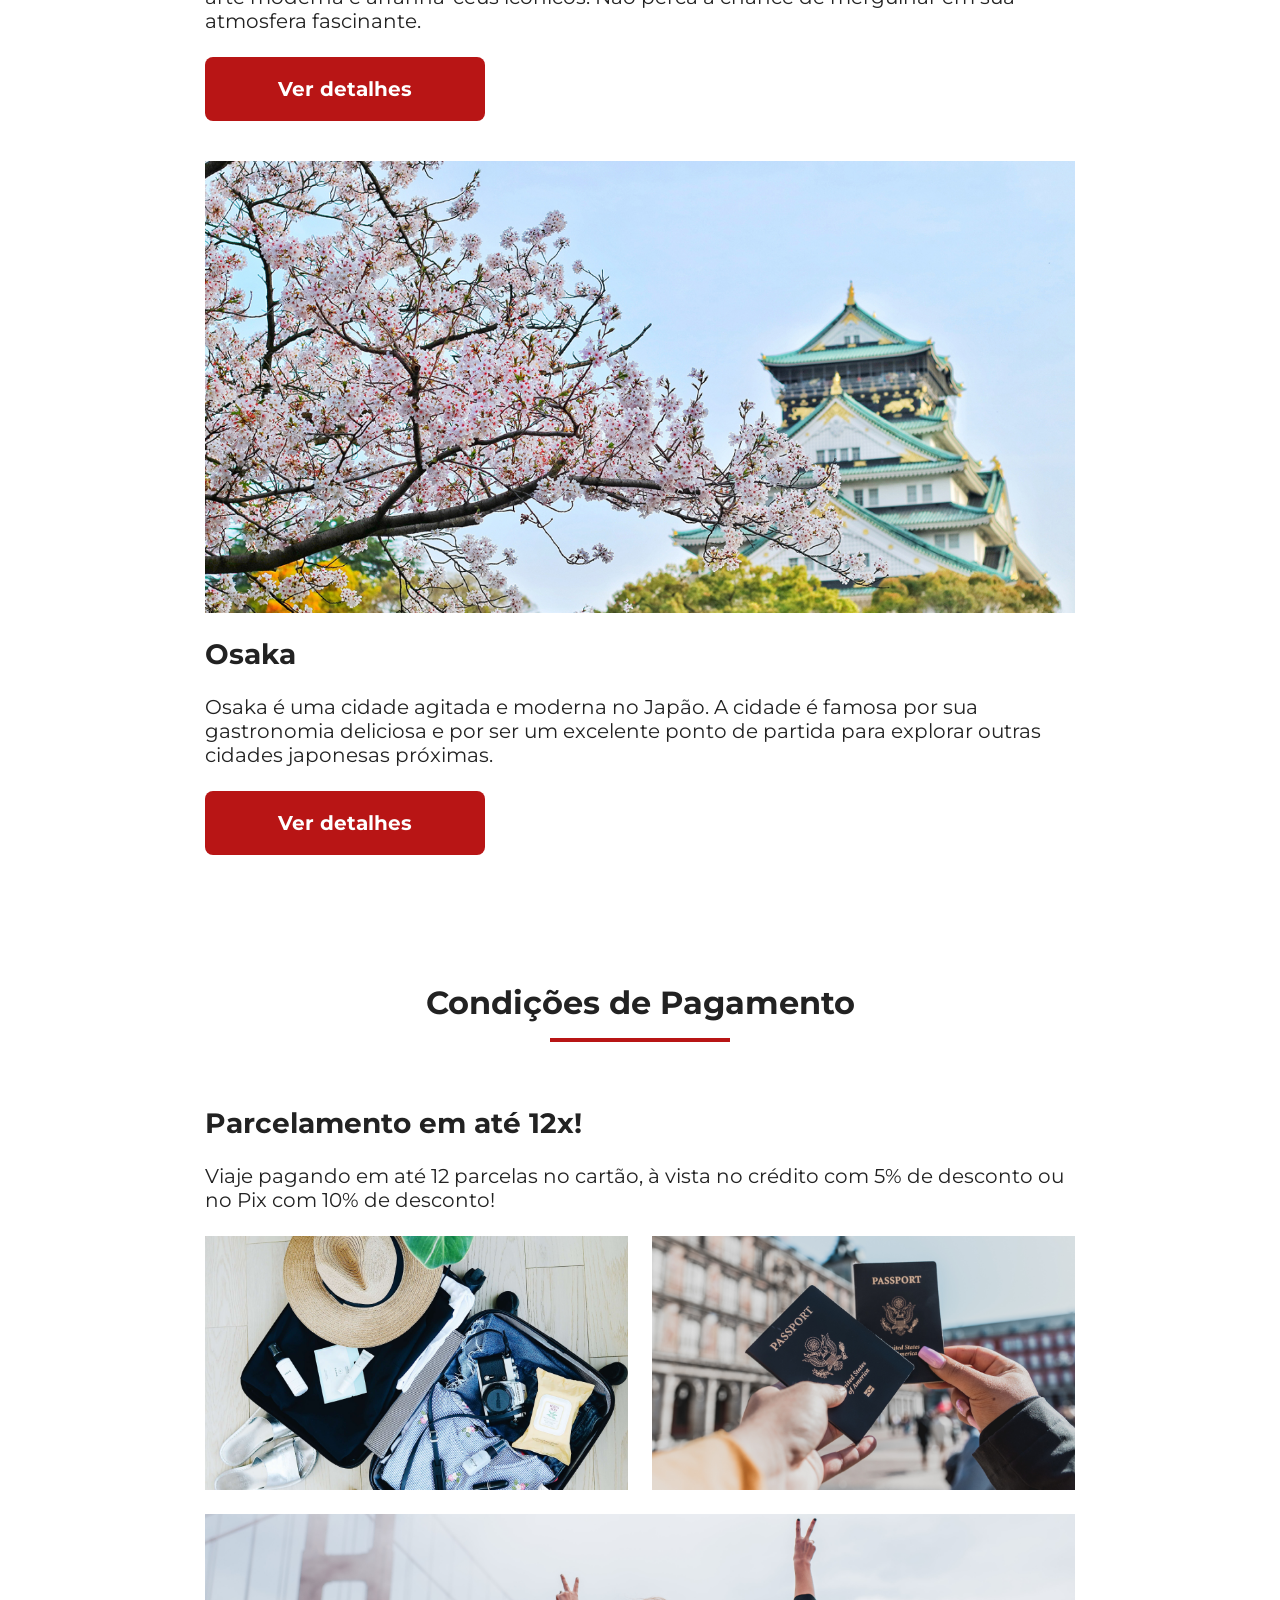
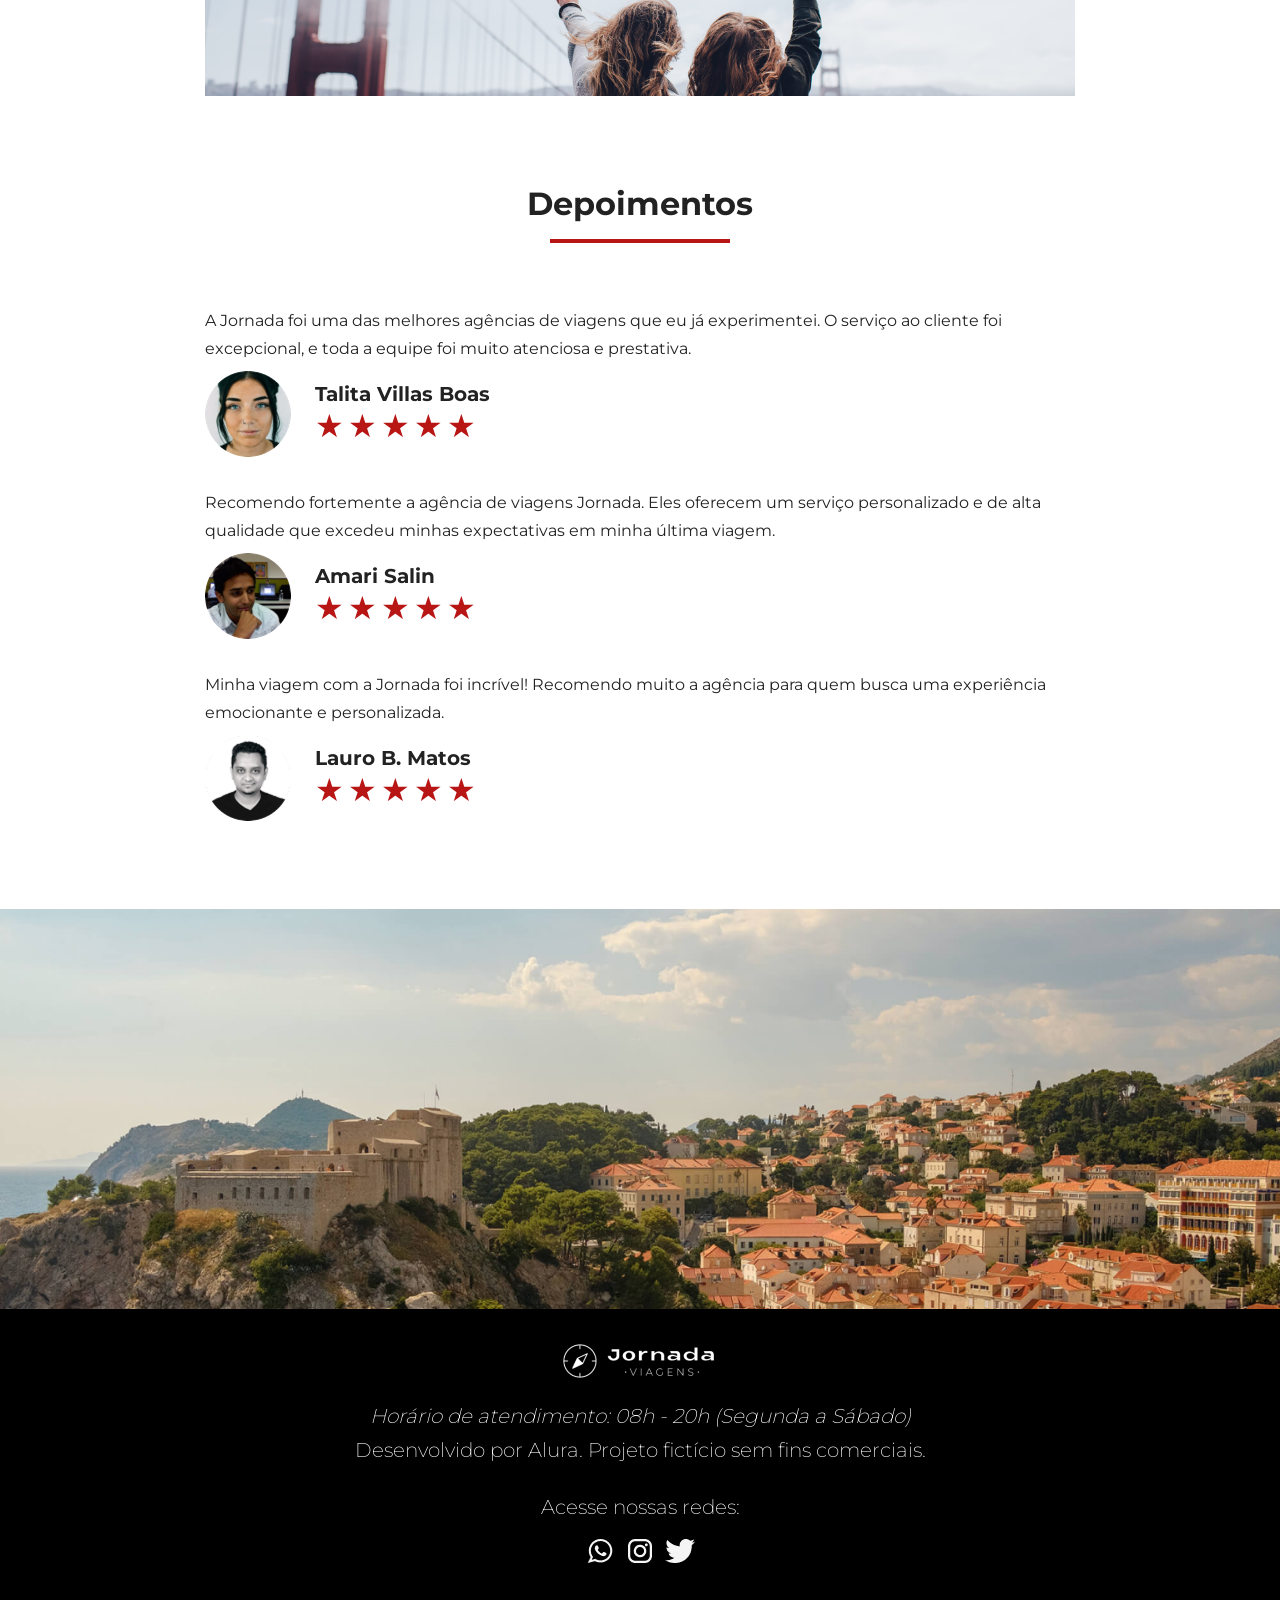
==== commit 8e32b31f: "Finaliza Páginas" ====
--- a/index.html
+++ b/index.html
@@ -18,7 +18,7 @@
     <meta name="og:url" content="#" />
 
     <link rel="stylesheet" href="css/style.css" />
-    <link rel="icon" href="../favico.svg" type="xml/svg" />
+    <link rel="icon" href="./img/favico.svg" type="xml/svg" />
 
     <title>Jornada Viagens</title>
   </head>
@@ -191,7 +191,7 @@
           <article class="item tokyo">
             <header>
               <div class="img-item"></div>
-              <h4 class="content-title">Tokyo</h4>
+              <h3 class="content-title">Tokyo</h3>
             </header>
             <p class="content-text">
               Tóquio é uma cidade vibrante e cosmopolita, com seus templos
@@ -212,7 +212,7 @@
           <article class="item osaka">
             <header>
               <div class="img-item"></div>
-              <h4 class="content-title">Osaka</h4>
+              <h3 class="content-title">Osaka</h3>
             </header>
             <p class="content-text">
               Osaka é uma cidade agitada e moderna no Japão. A cidade é famosa
@@ -276,7 +276,7 @@
                 alt="Imagem de perfil de cliente Talita Villas Boas"
               />
               <div class="profile-content">
-                <h4>Talita Villas Boas</h4>
+                <h3>Talita Villas Boas</h3>
                 <div class="rating">
                   <span class="star">★</span>
                   <span class="star">★</span>
@@ -302,7 +302,7 @@
                 alt="Imagem de perfil de cliente Amari Salin"
               />
               <div class="profile-content">
-                <h4>Amari Salin</h4>
+                <h3>Amari Salin</h3>
                 <div class="rating">
                   <span class="star">★</span>
                   <span class="star">★</span>
@@ -328,7 +328,7 @@
                 alt="Imagem de cliente Lauro B. Matos"
               />
               <div class="profile-content">
-                <h4>Lauro B. Matos</h4>
+                <h3>Lauro B. Matos</h3>
                 <div class="rating">
                   <span class="star">★</span>
                   <span class="star">★</span>
@@ -361,33 +361,33 @@
             <p>Desenvolvido por Alura. Projeto fictício sem fins comerciais.</p>
           </div>
 
-          <div class="redes-jornada">
+          <div class="network-jornada">
             <p>Acesse nossas redes:</p>
 
             <ul class="list-networks">
               <li>
-                <a href="#">
+                <a href="#" title="Acessar WhatsApp da Jornada Viagens">
                   <img
                     src="./img/whatsapp.png"
-                    alt="Link para acessar o WhatsApp"
+                    alt="Logo do WhatsApp"
                   />
                 </a>
               </li>
 
               <li>
-                <a href="#">
+                <a href="#" title="Acessar Instagram da Jornada Viagens">
                   <img
                     src="./img/instagram.png"
-                    alt="Link para acessar Instagram"
+                    alt="Logo do Instagram"
                   />
                 </a>
               </li>
 
               <li>
-                <a href="#">
+                <a href="#" title="Acessar Twitter da Jornada Viagens">
                   <img
                     src="./img/twitter.png"
-                    alt="Link para acessar Twitter"
+                    alt="Logo do Twitter"
                   />
                 </a>
               </li>
--- a/css/style.css
+++ b/css/style.css
@@ -8,4 +8,3 @@
 @import url(testimonials.css);
 @import url(hero-footer.css);
 @import url(footer.css);
-@import url(pacotes.css);
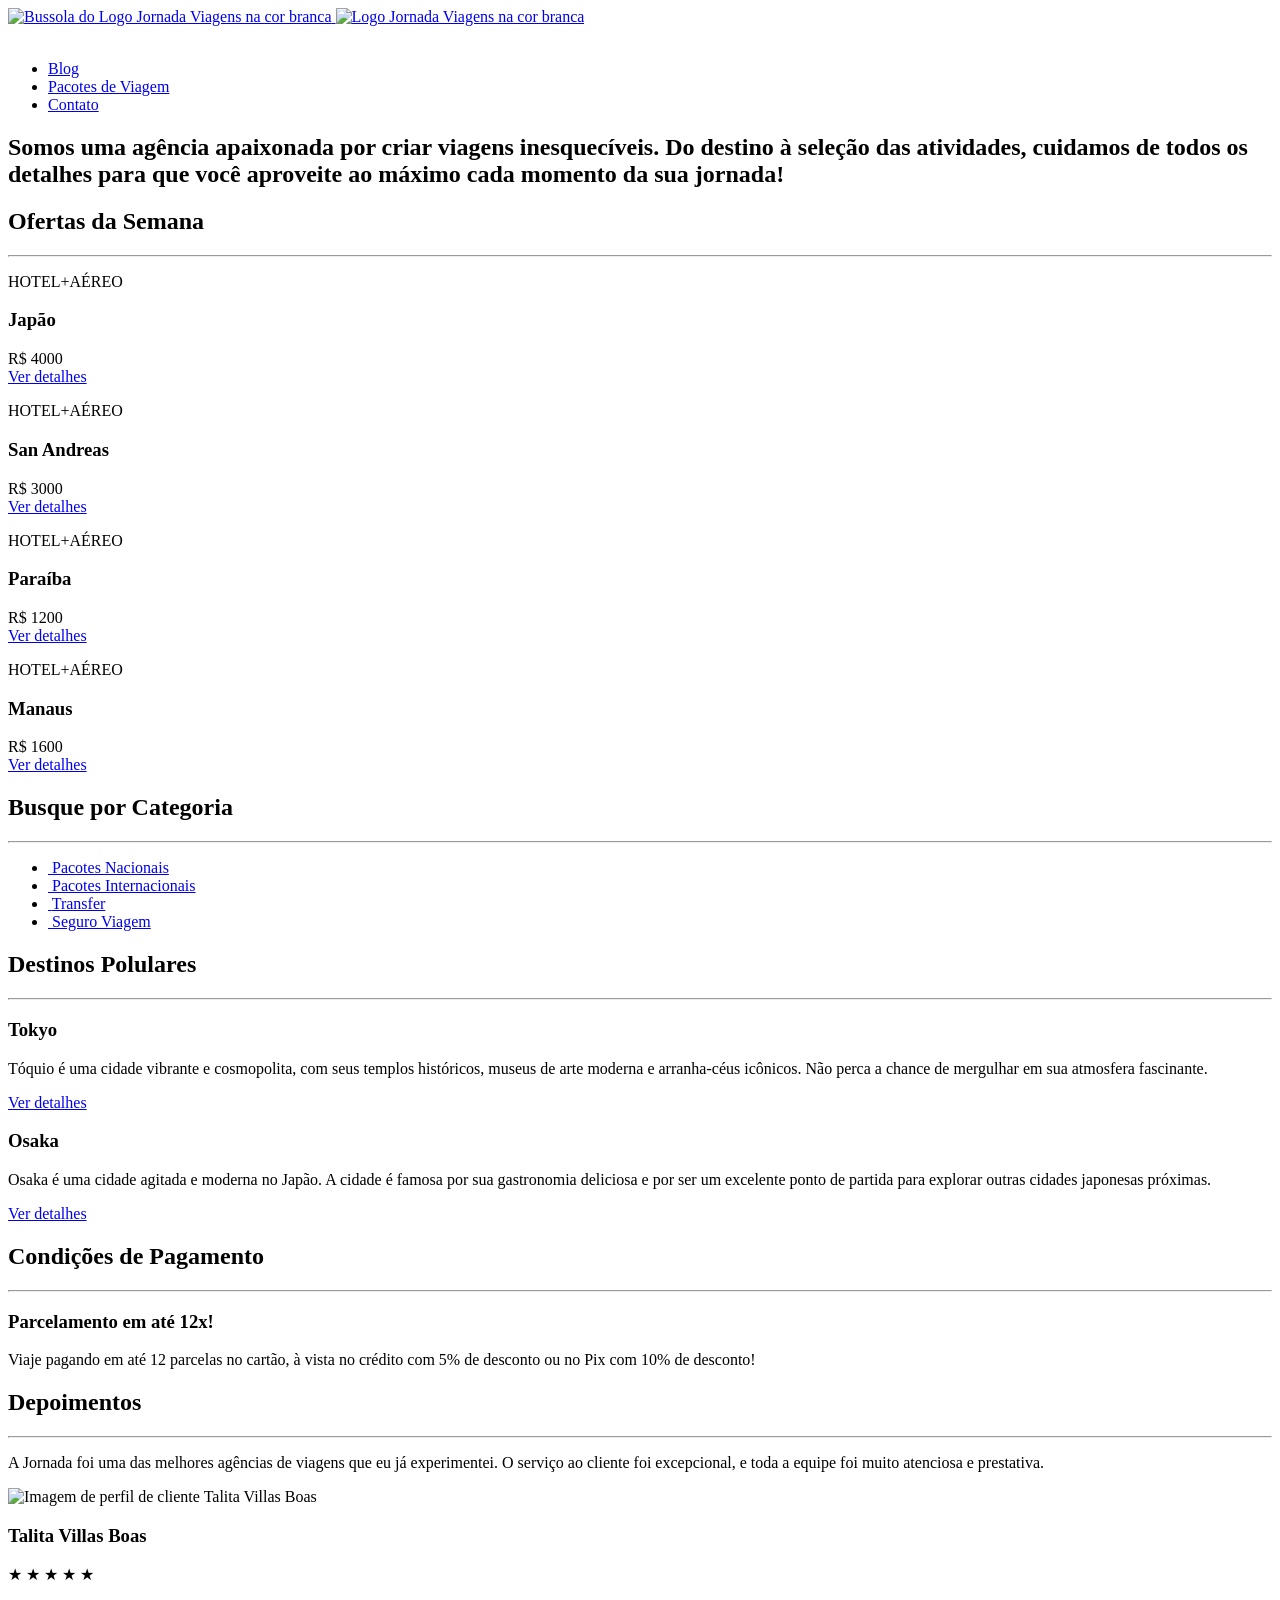
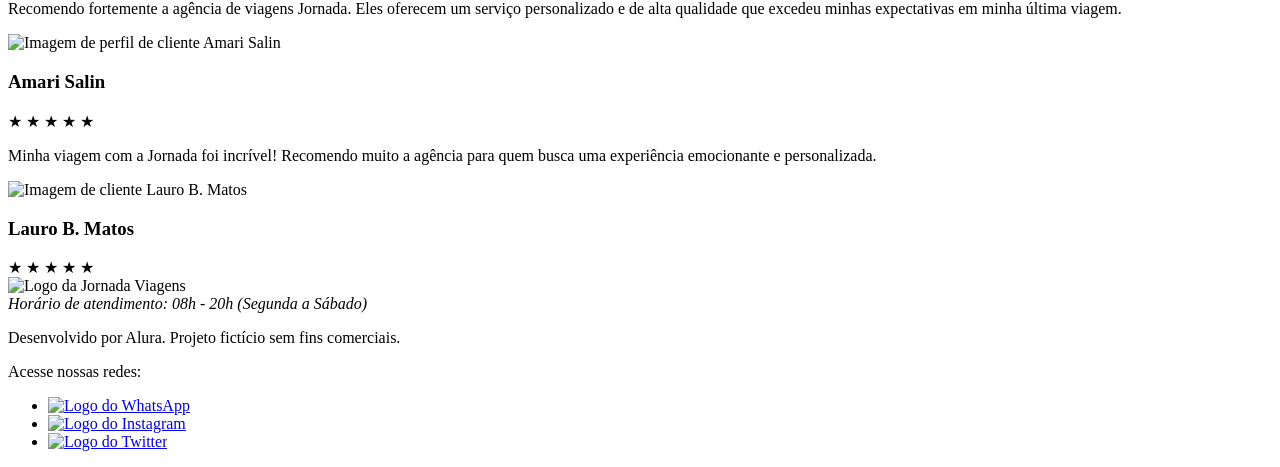
==== commit 33c5891a: "Atualiza index" ====
--- a/index.html
+++ b/index.html
@@ -17,7 +17,7 @@
     <meta name="og:type" content="website" />
     <meta name="og:url" content="#" />
 
-    <link rel="stylesheet" href="css/style.css" />
+    <link rel="stylesheet" href="./jornada-viagens/css/style.css" />
     <link rel="icon" href="./img/favico.svg" type="xml/svg" />
 
     <title>Jornada Viagens</title>
@@ -27,33 +27,33 @@
       <a class="logo" href="index.html" title="Voltar para a página inicial">
         <img
           class="img-mobile"
-          src="img/bussola-jornada-branca.png"
+          src="./jornada-viagens/img/bussola-jornada-branca.png"
           alt="Bussola do Logo Jornada Viagens na cor branca"
         />
         <img
           class="img-desktop"
-          src="img/bussola-texto-jornada-branco.png"
+          src="./jornada-viagens/img/bussola-texto-jornada-branco.png"
           alt="Logo Jornada Viagens na cor branca"
         />
       </a>
       <div class="navigation-menu">
-        <label for="menu"><img src="img/menu.png" alt="" /></label>
+        <label for="menu"><img src="./jornada-viagens/img/menu.png" alt="" /></label>
         <input type="checkbox" id="menu" hidden />
         <nav>
           <ul class="list-links">
             <li>
-              <a href="blog.html" target="_blank" title="Acessar Blog">Blog</a>
+              <a href="./jornada-viagens/pages/blog.html" target="_blank" title="Acessar Blog">Blog</a>
             </li>
             <li>
               <a
-                href="./pages/pacotes.html"
+                href="./jornada-viagens/pages/pacotes.html"
                 target="_blank"
                 title="Acessar Pacotes de Viagem"
                 >Pacotes de Viagem</a
               >
             </li>
             <li>
-              <a href="contato.html" target="_blank" title="Acessar Contato"
+              <a href="./jornada-viagens/pages/contato.html" target="_blank" title="Acessar Contato"
                 >Contato</a
               >
             </li>
@@ -153,28 +153,28 @@
         <ul class="categories-list">
           <li class="category">
             <a href="#" target="_blank" title="Acessar Pacotes Nacionais">
-              <img src="img/icon-international-packages-human.png" alt="" />
+              <img src="./jornada-viagens/img/icon-international-packages-human.png" alt="" />
               <span>Pacotes Nacionais</span>
             </a>
           </li>
 
           <li class="category">
             <a href="#" target="_blank" title="Acessar Pacotes Internacionais">
-              <img src="img/icon-international-packages-plane.png" alt="" />
+              <img src="./jornada-viagens/img/icon-international-packages-plane.png" alt="" />
               <span>Pacotes Internacionais</span>
             </a>
           </li>
 
           <li class="category">
             <a href="#" target="_blank" title="Acessar Transfer">
-              <img src="img/icon-transfer.png" alt="" />
+              <img src="./jornada-viagens/img/icon-transfer.png" alt="" />
               <span>Transfer</span>
             </a>
           </li>
 
           <li class="category">
             <a href="#" target="_blank" title="Acessar Seguro Viagem">
-              <img src="img/icon-travel-insurance.png" alt="" />
+              <img src="./jornada-viagens/img/icon-travel-insurance.png" alt="" />
               <span>Seguro Viagem</span>
             </a>
           </li>
@@ -272,7 +272,7 @@
             </header>
             <footer>
               <img
-                src="./img/profile-primary.png"
+                src="./jornada-viagens/img/profile-primary.png"
                 alt="Imagem de perfil de cliente Talita Villas Boas"
               />
               <div class="profile-content">
@@ -298,7 +298,7 @@
             </header>
             <footer>
               <img
-                src="./img/profile-secondary.png"
+                src="./jornada-viagens/img/profile-secondary.png"
                 alt="Imagem de perfil de cliente Amari Salin"
               />
               <div class="profile-content">
@@ -324,7 +324,7 @@
             </header>
             <footer>
               <img
-                src="./img/profile-third.png"
+                src="./jornada-viagens/img/profile-third.png"
                 alt="Imagem de cliente Lauro B. Matos"
               />
               <div class="profile-content">
@@ -351,7 +351,7 @@
           <div class="info-jornada">
             <div class="logo-footer">
               <img
-                src="./img/logo-jornada-footer.png"
+                src="./jornada-viagens/img/logo-jornada-footer.png"
                 alt="Logo da Jornada Viagens"
               />
             </div>
@@ -368,7 +368,7 @@
               <li>
                 <a href="#" title="Acessar WhatsApp da Jornada Viagens">
                   <img
-                    src="./img/whatsapp.png"
+                    src="./jornada-viagens/img/whatsapp.png"
                     alt="Logo do WhatsApp"
                   />
                 </a>
@@ -377,7 +377,7 @@
               <li>
                 <a href="#" title="Acessar Instagram da Jornada Viagens">
                   <img
-                    src="./img/instagram.png"
+                    src="./jornada-viagens/img/instagram.png"
                     alt="Logo do Instagram"
                   />
                 </a>
@@ -386,7 +386,7 @@
               <li>
                 <a href="#" title="Acessar Twitter da Jornada Viagens">
                   <img
-                    src="./img/twitter.png"
+                    src="./jornada-viagens/img/twitter.png"
                     alt="Logo do Twitter"
                   />
                 </a>
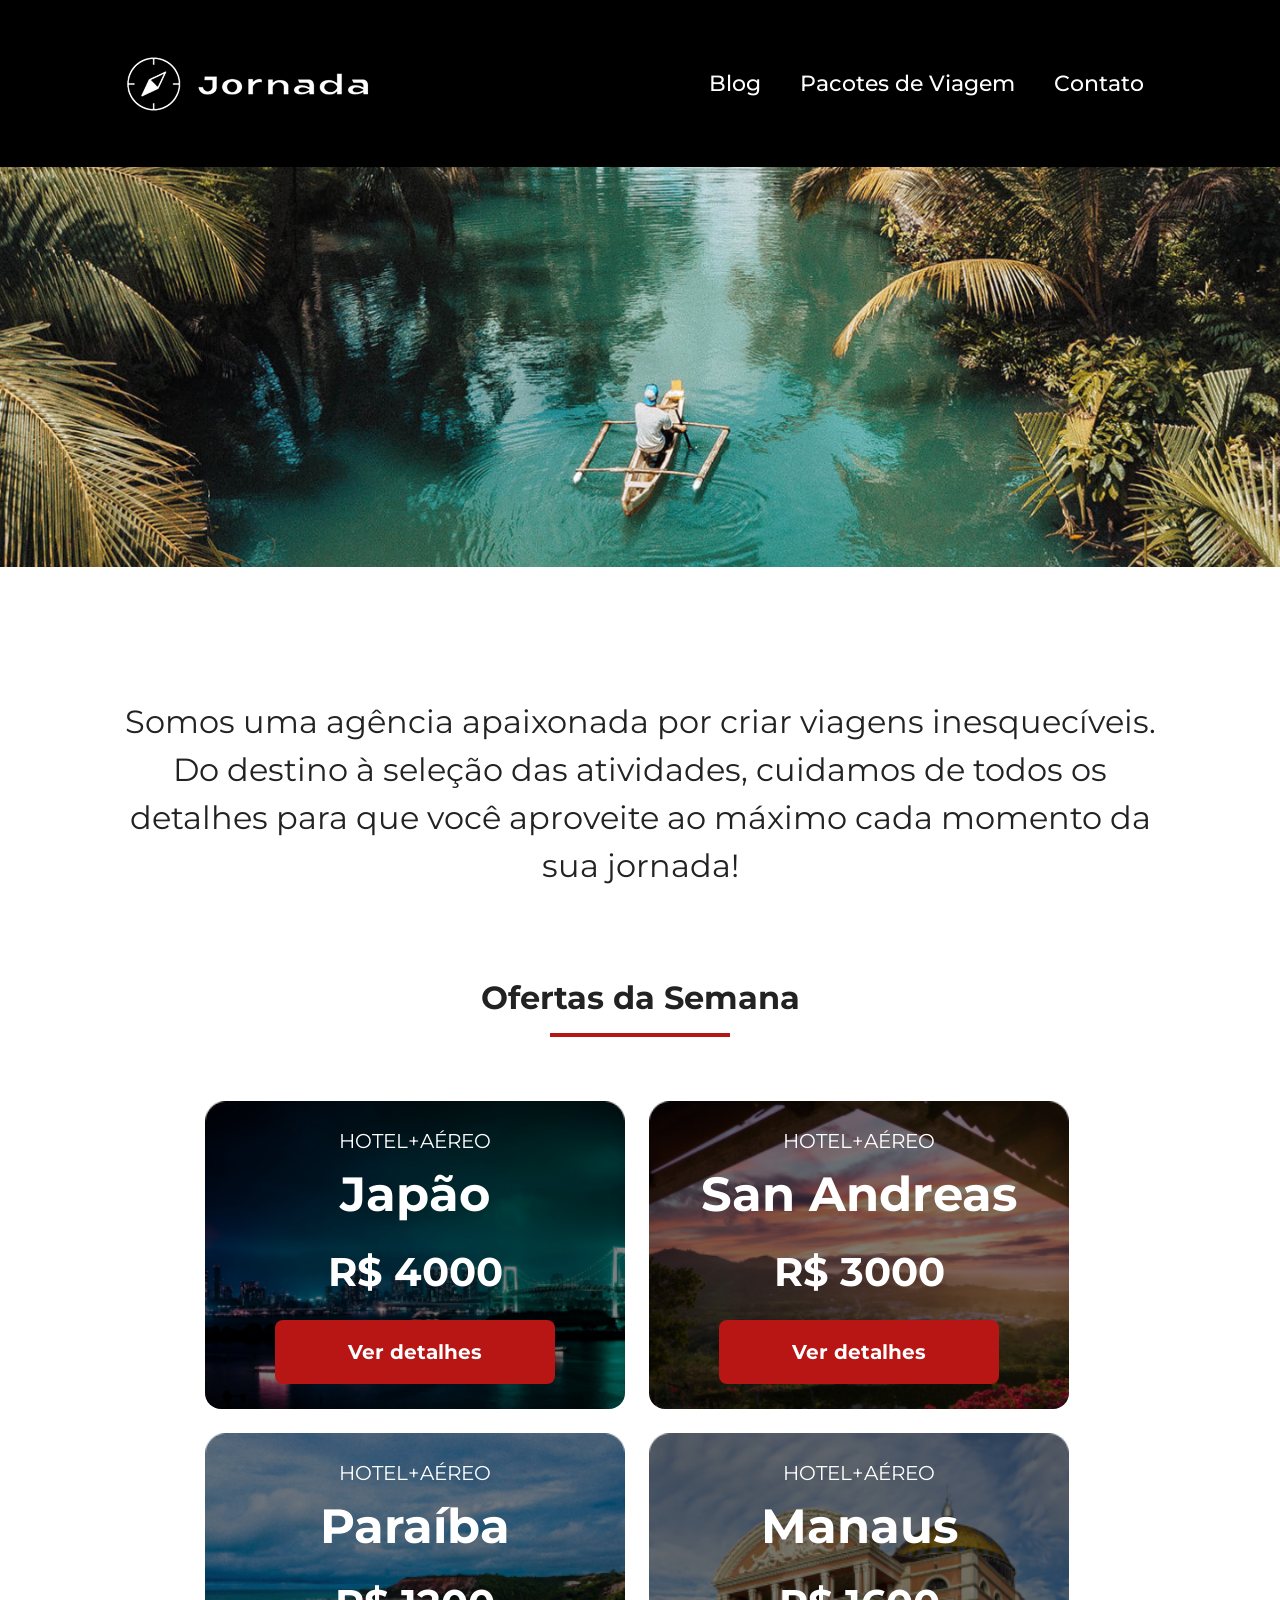
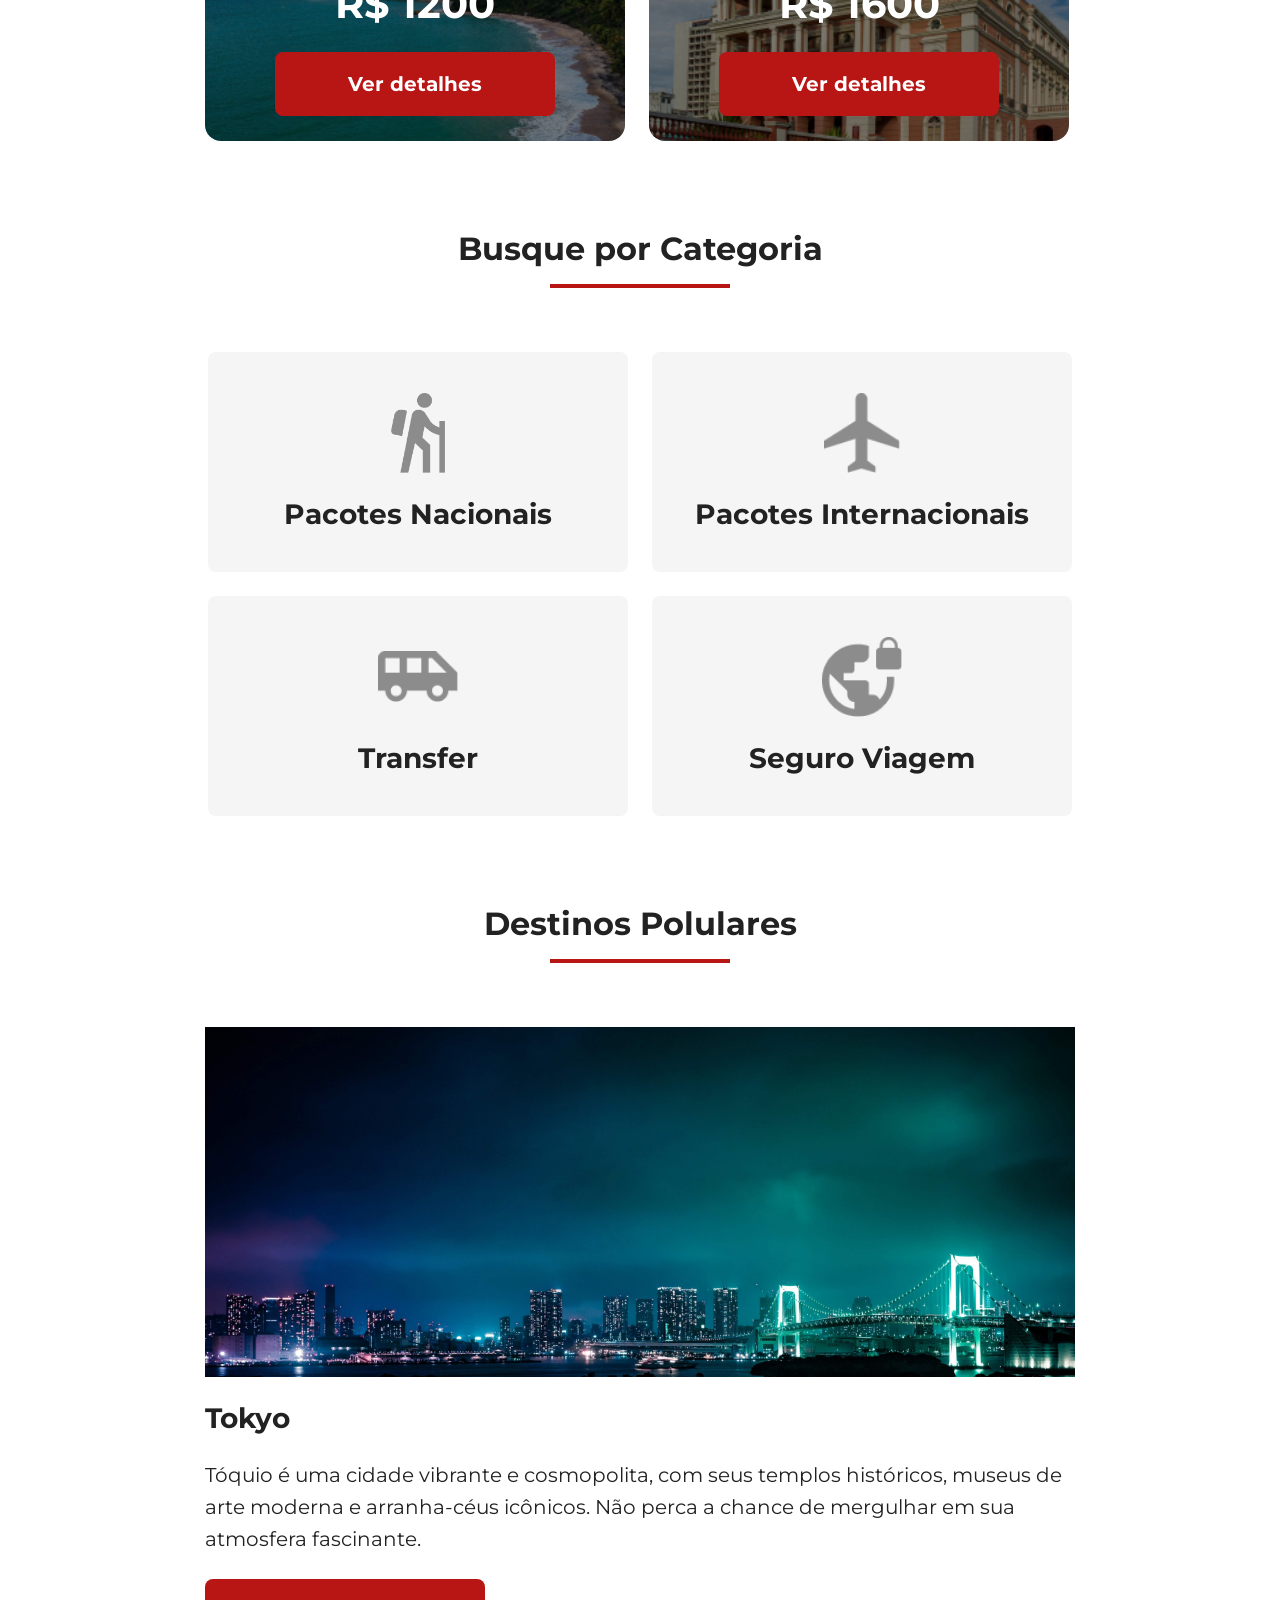
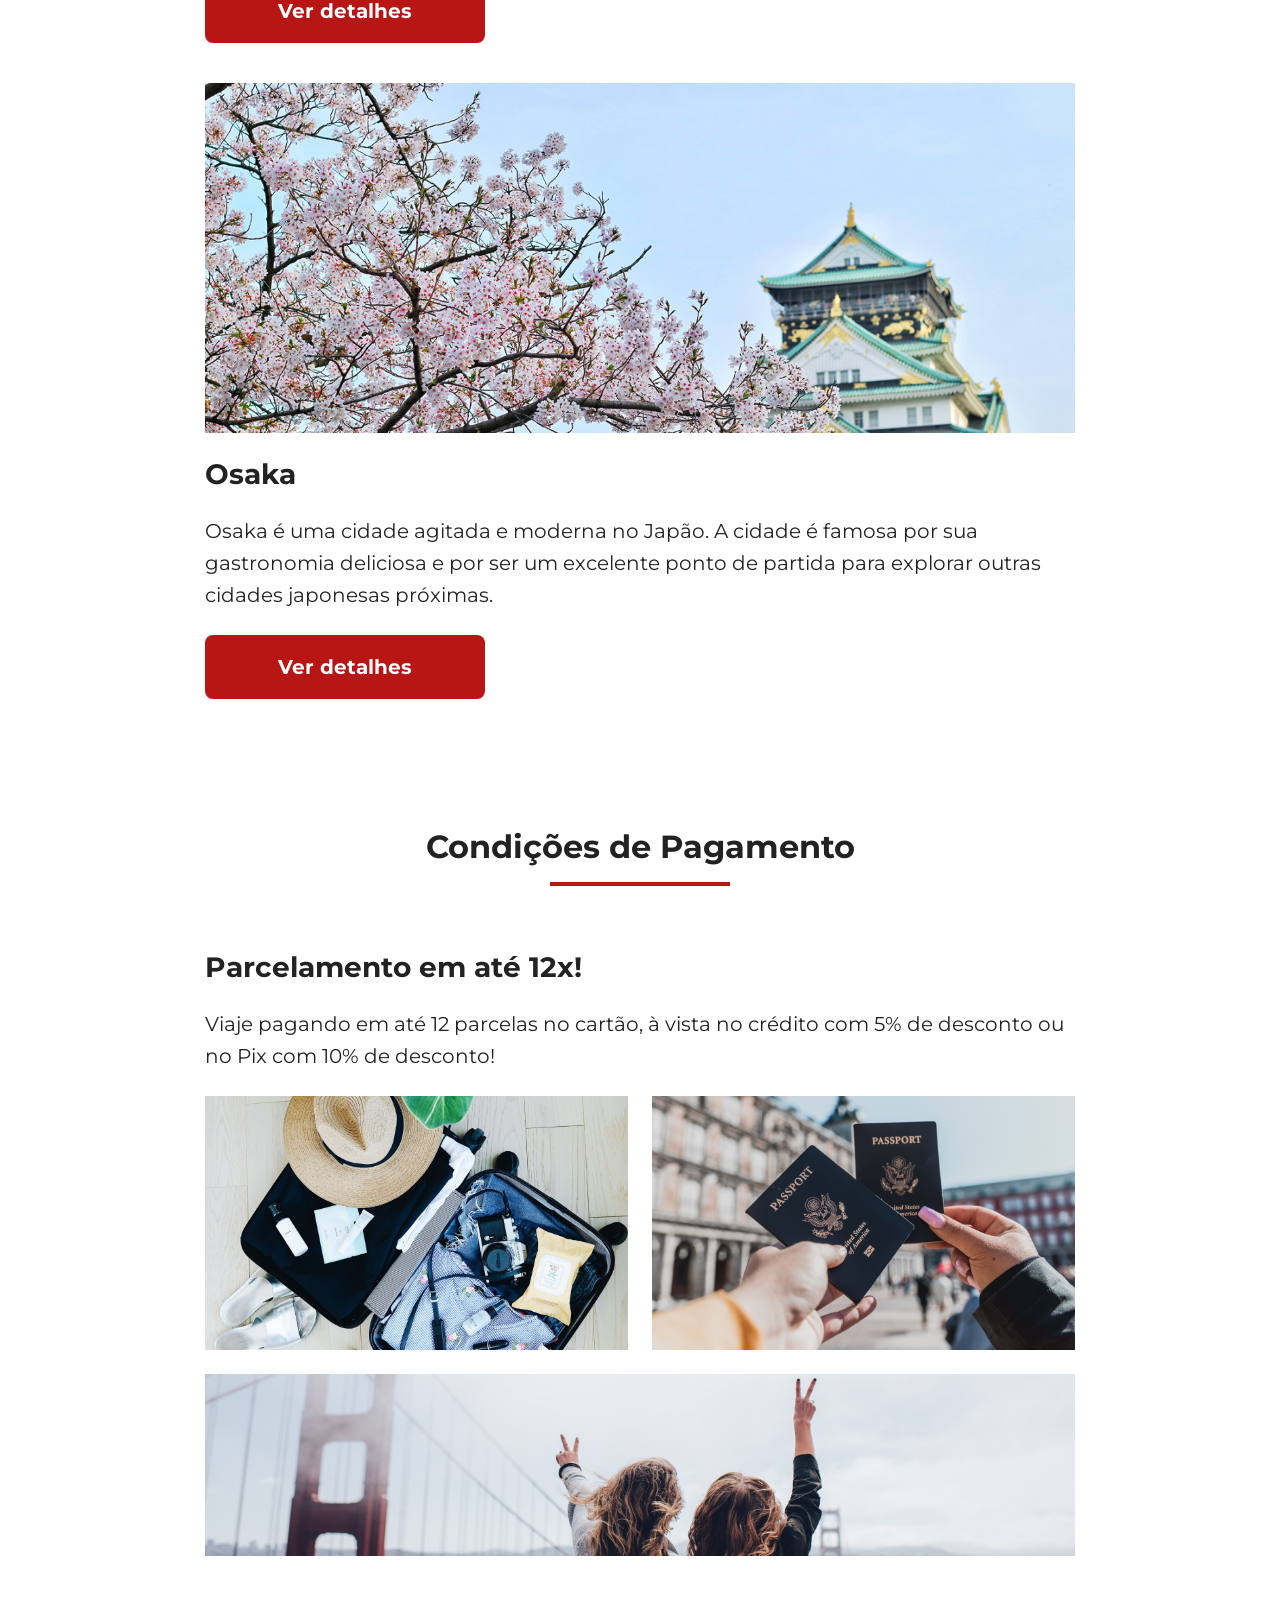
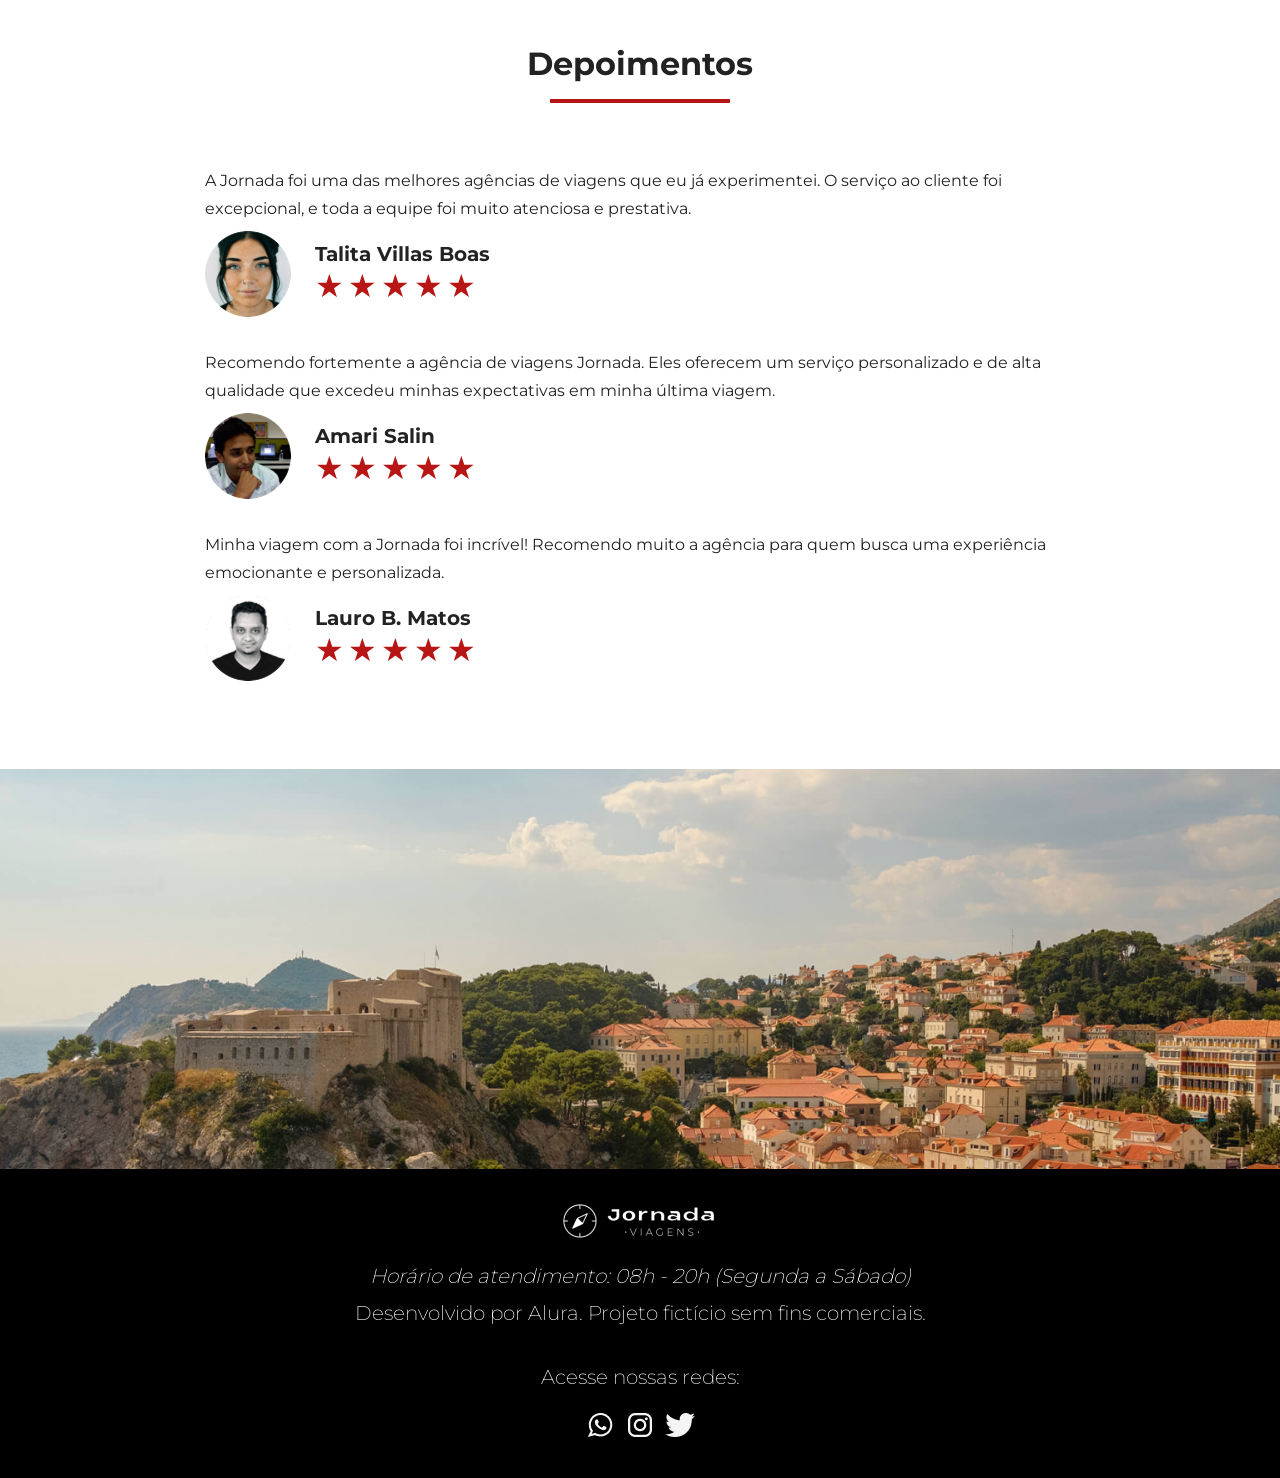
==== commit 4ffe0064: "Atualiza caminhos e arquivo index" ====
--- a/index.html
+++ b/index.html
@@ -17,7 +17,7 @@
     <meta name="og:type" content="website" />
     <meta name="og:url" content="#" />
 
-    <link rel="stylesheet" href="./jornada-viagens/css/style.css" />
+    <link rel="stylesheet" href="./css/style.css" />
     <link rel="icon" href="./img/favico.svg" type="xml/svg" />
 
     <title>Jornada Viagens</title>
@@ -27,33 +27,33 @@
       <a class="logo" href="index.html" title="Voltar para a página inicial">
         <img
           class="img-mobile"
-          src="./jornada-viagens/img/bussola-jornada-branca.png"
+          src="./img/bussola-jornada-branca.png"
           alt="Bussola do Logo Jornada Viagens na cor branca"
         />
         <img
           class="img-desktop"
-          src="./jornada-viagens/img/bussola-texto-jornada-branco.png"
+          src="./img/bussola-texto-jornada-branco.png"
           alt="Logo Jornada Viagens na cor branca"
         />
       </a>
       <div class="navigation-menu">
-        <label for="menu"><img src="./jornada-viagens/img/menu.png" alt="" /></label>
+        <label for="menu"><img src="./img/menu.png" alt="" /></label>
         <input type="checkbox" id="menu" hidden />
         <nav>
           <ul class="list-links">
             <li>
-              <a href="./jornada-viagens/pages/blog.html" target="_blank" title="Acessar Blog">Blog</a>
+              <a href="./pages/blog.html" target="_blank" title="Acessar Blog">Blog</a>
             </li>
             <li>
               <a
-                href="./jornada-viagens/pages/pacotes.html"
+                href="./pages/pacotes.html"
                 target="_blank"
                 title="Acessar Pacotes de Viagem"
                 >Pacotes de Viagem</a
               >
             </li>
             <li>
-              <a href="./jornada-viagens/pages/contato.html" target="_blank" title="Acessar Contato"
+              <a href="./pages/contato.html" target="_blank" title="Acessar Contato"
                 >Contato</a
               >
             </li>
@@ -153,28 +153,28 @@
         <ul class="categories-list">
           <li class="category">
             <a href="#" target="_blank" title="Acessar Pacotes Nacionais">
-              <img src="./jornada-viagens/img/icon-international-packages-human.png" alt="" />
+              <img src="./img/icon-international-packages-human.png" alt="" />
               <span>Pacotes Nacionais</span>
             </a>
           </li>
 
           <li class="category">
             <a href="#" target="_blank" title="Acessar Pacotes Internacionais">
-              <img src="./jornada-viagens/img/icon-international-packages-plane.png" alt="" />
+              <img src="./img/icon-international-packages-plane.png" alt="" />
               <span>Pacotes Internacionais</span>
             </a>
           </li>
 
           <li class="category">
             <a href="#" target="_blank" title="Acessar Transfer">
-              <img src="./jornada-viagens/img/icon-transfer.png" alt="" />
+              <img src="./img/icon-transfer.png" alt="" />
               <span>Transfer</span>
             </a>
           </li>
 
           <li class="category">
             <a href="#" target="_blank" title="Acessar Seguro Viagem">
-              <img src="./jornada-viagens/img/icon-travel-insurance.png" alt="" />
+              <img src="./img/icon-travel-insurance.png" alt="" />
               <span>Seguro Viagem</span>
             </a>
           </li>
@@ -272,7 +272,7 @@
             </header>
             <footer>
               <img
-                src="./jornada-viagens/img/profile-primary.png"
+                src="./img/profile-primary.png"
                 alt="Imagem de perfil de cliente Talita Villas Boas"
               />
               <div class="profile-content">
@@ -298,7 +298,7 @@
             </header>
             <footer>
               <img
-                src="./jornada-viagens/img/profile-secondary.png"
+                src="./img/profile-secondary.png"
                 alt="Imagem de perfil de cliente Amari Salin"
               />
               <div class="profile-content">
@@ -324,7 +324,7 @@
             </header>
             <footer>
               <img
-                src="./jornada-viagens/img/profile-third.png"
+                src="./img/profile-third.png"
                 alt="Imagem de cliente Lauro B. Matos"
               />
               <div class="profile-content">
@@ -351,7 +351,7 @@
           <div class="info-jornada">
             <div class="logo-footer">
               <img
-                src="./jornada-viagens/img/logo-jornada-footer.png"
+                src="./img/logo-jornada-footer.png"
                 alt="Logo da Jornada Viagens"
               />
             </div>
@@ -368,7 +368,7 @@
               <li>
                 <a href="#" title="Acessar WhatsApp da Jornada Viagens">
                   <img
-                    src="./jornada-viagens/img/whatsapp.png"
+                    src="./img/whatsapp.png"
                     alt="Logo do WhatsApp"
                   />
                 </a>
@@ -377,7 +377,7 @@
               <li>
                 <a href="#" title="Acessar Instagram da Jornada Viagens">
                   <img
-                    src="./jornada-viagens/img/instagram.png"
+                    src="./img/instagram.png"
                     alt="Logo do Instagram"
                   />
                 </a>
@@ -386,7 +386,7 @@
               <li>
                 <a href="#" title="Acessar Twitter da Jornada Viagens">
                   <img
-                    src="./jornada-viagens/img/twitter.png"
+                    src="./img/twitter.png"
                     alt="Logo do Twitter"
                   />
                 </a>
--- a/css/style.css
+++ b/css/style.css
@@ -0,0 +1,12 @@
+@import url(global.css);
+@import url(header.css);
+@import url(hero.css);
+@import url(offers.css); 
+@import url(categories.css);
+@import url(destinations.css);
+@import url(payment.css);
+@import url(testimonials.css);
+@import url(hero-footer.css);
+@import url(footer.css);
+@import url(tokyo.css);
+@import url(form-contact.css)
